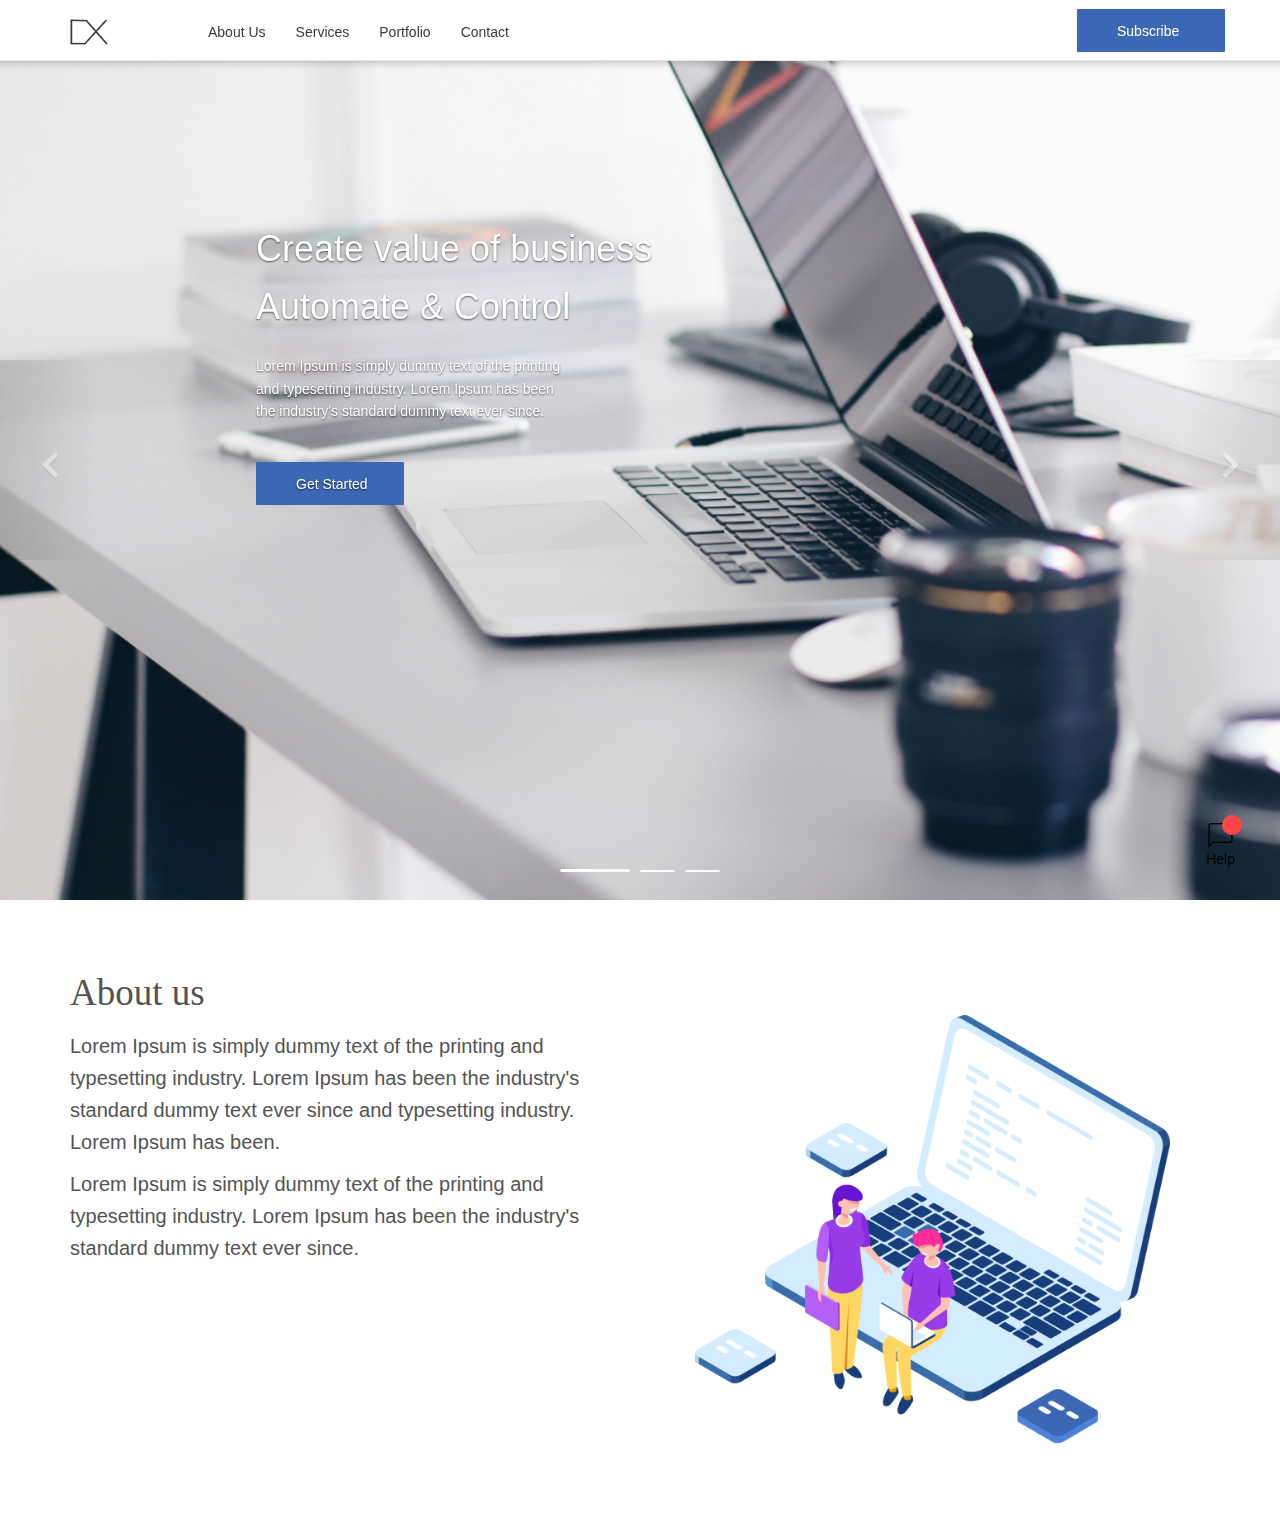
==== index.html @ dc06a175 "Add shadow to buttons subscribe and help div size change" ====
<!DOCTYPE html>
<html lang="en">
	<head>
		<meta charset="UTF-8">
		<title>Due-X</title>
		<meta name="viewport" content="width=device-width, initial-scale=1">
		<link rel="stylesheet" href="assets/css/bootstrap.min.css">		
		<link href="https://use.fontawesome.com/releases/v5.0.6/css/all.css" rel="stylesheet">
		<link rel="stylesheet" href="assets/css/style.css">
	</head>
	<body>
		<div class="header navbar-fixed-top ">
			<nav class="navbar navbar-default navbar-fixed-top">
				<div class="container">
					<!-- Brand and toggle get grouped for better mobile display -->
					<div class="navbar-header">
						<button type="button" class="navbar-toggle collapsed" data-toggle="collapse" data-target="#bs-example-navbar-collapse-1" aria-expanded="false">
						<span class="sr-only">Toggle navigation</span>
						<span class="icon-bar"></span>
						<span class="icon-bar"></span>
						<span class="icon-bar"></span>
						</button>
						<a class="navbar-brand" href="index.html"><img src="assets/images/Vector.jpg"></a>
					</div>
					<!-- Collect the nav links, forms, and other content for toggling -->
					<div class="collapse navbar-collapse" id="bs-example-navbar-collapse-1">
						<ul class="nav navbar-nav navbar-left custom-navigation">
							<li><a href="#about">About Us</a></li>
							<li><a href="#">Services</a></li>
							<li><a href="#">Portfolio</a></li>
							<li><a href="#">Contact</a></li>
						</ul>
						<ul class="nav navbar-nav navbar-right custom-navigation">
							<li><div class="btn-primary" role="button" data-toggle="modal" data-target="#myModal">Subscribe</div></li>
						</ul>
					</div>
					<!-- /.navbar-collapse -->
				</div>
				<!-- /.container -->
			</nav>
		</div>
		<!-- End header -->
	
		<div id="myModal" class="modal" role="dialog">
			<div class="modal-dialog">
			  <!-- Modal content-->
				<div class="modal-content">
					<div class="modal-body ">
						<h3 class="modal-title text-center">Subscribe</h3>
						<p class= "text-center">Subscribe to our newsletter and stay updated</p>
						<div class="text-center">
							<img class="img-fluid" alt="Responsive image"  src="assets/images/Group.png">
						</div>
						<br>
						<form >
							<div class="input-group success">
								<input type="text" class="form-control is-valid" placeholder="example@gmail.com">
								<div class="input-group-addon label-success">
									<span class="input-group-text">Thank you</span>
								</div>
							</div>
							<br>
							<div class="input-group fail">
								<input type="text" class="form-control is-invalid" placeholder="Failed, please try again.">
								<div class="input-group-addon label-primary">
									<span class="input-group-text ">Get Updates</span>
								</div>
							</div>
						</form>
					</div>
				</div>
			</div>
		</div>
		<!-- End Modal-->

		<div id="help">
			<a href="#" tabindex="0" class="exp">		
				<div class="help">
					<img class="img-fluid" alt="Responsive image"  src="assets/images/help.png">
					<p>Help</p>					
				</div>
				<div class="circle"></div>
			</a>	

			<div class="help_more" id="help_more">
				<h4>Help and Support</h4>
				<div class="left">
					<h5>Lorem Ipsum</h5>
					<p>Lorem Ipsum is simply dummy text of the printing and typesetting industry.</p>
					
					<h5>Lorem Ipsum</h5>
					<p>Lorem Ipsum is simply dummy text of the printing and typesetting industry.</p>
				</div>
				<button class="align-self-center">See more</button>
			</div>
			
	    </div>
		<!-- End Help button -->
	
		<div id="carousel-example-generic"  class="carousel slide carousel-section" data-ride="carousel">
		  <!-- Indicators -->
		  <ol class="carousel-indicators" >
		    <li data-target="#carousel-example-generic" data-slide-to="0" class="active"></li>
		    <li data-target="#carousel-example-generic" data-slide-to="1"></li>
		    <li data-target="#carousel-example-generic" data-slide-to="2"></li>
		  </ol>

		  <!-- Wrapper for slides -->
		  <div class="carousel-inner" role="listbox">
		    <div class="item active">
		    <!--  <img src="assets/images/page.png"   alt="Responsive image">-->
					<div class="carousel-caption">
						<h1>Create value of business<br>Automate & Control</h1>
						<p>
							Lorem Ipsum is simply dummy text of the printing<br>and typesetting industry. Lorem Ipsum has been<br>the industry's standard dummy text ever since.
						</p>
						<div class="btn-primary" role="button">Get Started</div>
					</div>
		    </div>
		    <div class="item">
		     <!-- <img src="assets/images/page.png"   alt="Responsive image">-->
					<div class="carousel-caption">
						<h1>Create value of business<br>Automate & Control</h1>
						<p>
							Lorem Ipsum is simply dummy text of the printing<br>and typesetting industry. Lorem Ipsum has been<br>the industry's standard dummy text ever since.
						</p>
						<div class="btn-primary" role="button">Get Started</div>
					</div>
		    </div>
		    <div class="item">
		   <!--   <img src="assets/images/page.png"  alt="Responsive image"> -->
		      <div class="carousel-caption">
		        <h1>Create value of business<br>Automate & Control</h1>
	  		    <p>
							 Lorem Ipsum is simply dummy text of the printing<br>and typesetting industry. Lorem Ipsum has been<br>the industry's standard dummy text ever since.
						</p>
					 <div class="btn-primary" role="button">Get Started</div>
		    	</div>
		  	</div>
				<!-- Control-->
				<a class="left carousel-control" href="#carousel-example-generic" role="button" data-slide="prev">
					<i class="fa fa-chevron-left"></i>
					<span class="sr-only">Previous</span>
				</a>
				<a class="right carousel-control" href="#carousel-example-generic" role="button" data-slide="next">
					<i class="fa fa-chevron-right"></i>
					<span class="sr-only">Next</span>
				</a>
			</div>
		</div>	
		<!-- End Carousel-->

		<section id="about">
			<div class="container">
				<div class="row">
					<div class="col-md-6">
						<div class="about-content">
							<h2>About us</h2>
							<article>
								<p>
									Lorem Ipsum is simply dummy text of the printing and typesetting industry. Lorem Ipsum has been the
									industry's standard dummy text ever since and typesetting industry. Lorem Ipsum has been.
								</p>
								<p>
									Lorem Ipsum is simply dummy text of the printing and typesetting industry. Lorem Ipsum has been the
									industry's standard dummy text ever since.
								</p>
								<article>
									</p>
						</div>
					</div>
					<div class="col-md-6">
						<div class="about-img"></div>
					</div>
				</div>
			</div>
		</section>
		<!-- End About-->

	<script src="./assets/js/jquery-3.3.1.min.js"></script>
	<script src="./assets/js/bootstrap.min.js"></script>
	<script src="./assets/js/index.js"></script>
</body>
</html>
---- assets/css/style.css ----
* {
	margin: 0;
	padding: 0;
}

body{
	scroll-behavior: smooth;
}

.navbar-fixed-top{
  background-color: white;
	-webkit-box-shadow: 8px -16px 13px 19px rgba(0,0,0,0.41);
	-moz-box-shadow: 8px -16px 13px 19px rgba(0,0,0,0.41);
	box-shadow: 8px -17px 11px 15px rgba(0,0,0,0.41);
	font-family: "SF Pro Text","Myriad Set Pro","SF Pro Icons","Helvetica Neue","Helvetica","Arial",sans-serif;
}

.transparent-navbar {
   	background: transparent;
	border: none;
}

.navbar-default .custom-navigation li a{
	font-size: 14px;
	line-height: normal;
    color: #3A3A3A;
}

.navbar-default .custom-navigation li a:hover{
	color: #7D7B7B;
}

.navbar-brand {
	margin-bottom: 0;
}

.navbar-brand img {
	margin-top:  -6px;
}

.navbar-default .navbar-collapse, .navbar-default .navbar-form {
	margin-top: 9px; 
}

.navbar-header {
	margin-top: 10px; 
}

.navbar-left {
	margin-left: 70px;
}

.btn-primary {
	width: 148px;
	height: 43px;
	padding-left: 40px;
	padding-top: 12px;
	font-size: 14px;
	font-family: "SF Pro Text","Myriad Set Pro","SF Pro Icons","Helvetica Neue","Helvetica","Arial",sans-serif;
	color: #FFFFFF;
	border-radius: 1px;
	border-color: #3B67B4;
	background-color: #3B67B4;

}


.btn-primary:hover {
	background-color: #3B67B4;
	box-shadow: 0px 4px 10px #3B67B4;
}

.item .btn-primary {
	margin-top: 40px;
}

.item{
	background-image: url("../images/page.png");
	height: 100%;   
	background-position: center;
	background-repeat: no-repeat;
	background-size: cover;
	position: absolute;
	right: 0;
	top: 0;
}

.item img{
	height:100%;
}

.carousel-caption {
	top: 20%; 
	text-align: left; 
}

.carousel-caption  {
	width: 400px;
  
}

h1  {
	/* font-size: 3vw; */
	line-height: 1.6;
	margin-bottom: 20px;
	font-family: "SF Pro Text","Myriad Set Pro","SF Pro Icons","Helvetica Neue","Helvetica","Arial",sans-serif;
}

p {
		/* font-size: 2vw; */
    line-height: 1.6;
    font-family: "SF Pro Text","Myriad Set Pro","SF Pro Icons","Helvetica Neue","Helvetica","Arial",sans-serif;
	}

.carousel-indicators {
  position: absolute;
  bottom: 10px;
  left: 50%;
  z-index: 15;
  width: 60%;
  padding-left: 0;
  margin-left: -30%;
  text-align: center;
  list-style: none;
}

.carousel-indicators li {
  display: inline-block;
  width: 35px;
  height: 2px;
  margin: 3px;
  text-indent: -999px;
  background-color: #fff;
  border: 1px solid #fff;
  -webkit-transition: width 1s, height 1s; 
  transition: width 1s, height 1s;
}

.carousel-indicators .active {
  display: inline-block;
  width: 70px;
  height: 3px;
  margin: 3px;
  text-indent: -999px;
  border: 1px solid #fff;
}

.carousel-control {
  top: 20%;
  width:100px;
  height: 200px;
  opacity: 0.2;
}

.carousel-inner  {
	background-size: 100%;
	height:100%;
}

.tag {
	background-color: #C3B4B1;
	display:inline-block;
	padding: 5px;
}

.modal-body{
	margin: 10px 50px;
}

.modal{
	padding-top: 10%;
}

.carousel-section{
	width:100%;
	height:100vh;
}

#help{
	position: fixed; 
	bottom: 0; 
	right: 0;
	z-index: 1;
	text-align: center

}

.help{
	display:block;
	position: absolute;
	right: 15px;
	bottom: 10px;
	margin-right: 30px;
	margin-bottom: 10px;
	overflow:auto;
}


.help_more{
	display:none;
	position: absolute;
	right: 0px;
	bottom: 0px;
	overflow:auto;
	background-color: #3B67B4;
	width:200px;
	height: 300px;
	word-wrap: break-word;
	text-align:center;
	font-size:15px;
	padding:8px;

}
.help_more p {
	font-size:15px;
}
.exp:focus + .help_more{
	display: block;
} 

.carousel-control {
  top: 40%;
  width:100px;
  height: 200px;
  opacity: 0.2;
}

.carousel-control:hover {
opacity: 0.5;
}

.carousel-control:focus {
	opacity: 0.5;
}

.fa {
	font-size: 30px;	
	margin-top: 90px;
}

.help_more .left {
	text-align: left;
}

.help p {
	color: #000;	

}


.help_more p{
	font-size: 15px;
}

.help_more h5{
	font-weight: bold;
	color: #fff;
}

.help_more p, h4  {
	color: #fff;
}

#about{
  padding: 45px 0;
	color: #535353;
}
#about h2{
  font-family: Poppins;
  font-style: normal;
  font-weight: normal;
  font-size: 37px;
  line-height: 55px;
}
#about article{
  font-family: Poppins;
  font-style: normal;
  font-weight: normal;
  font-size: 20px;
  line-height: 30px;
}
/* height: (from js) */
.about-img{
  background-image: url("../images/about.png");
  background-repeat: no-repeat;
  background-size: contain;
	background-position: center;
	margin-top: 70px;
}




.circle {
	display: block;
	position: relative;
	width: 20px;
	height: 20px;
	border-radius: 50%;
	background-color: #FB4646;
    margin-right: 38px;
    margin-bottom: 65px;
 

}


.help img {
	cursor: pointer;
}

.success .label-success{
	box-shadow: 0px 2px 6px #5cb85c;
}

.fail .label-primary{
	box-shadow: 0px 2px 6px #5cb85c;
}
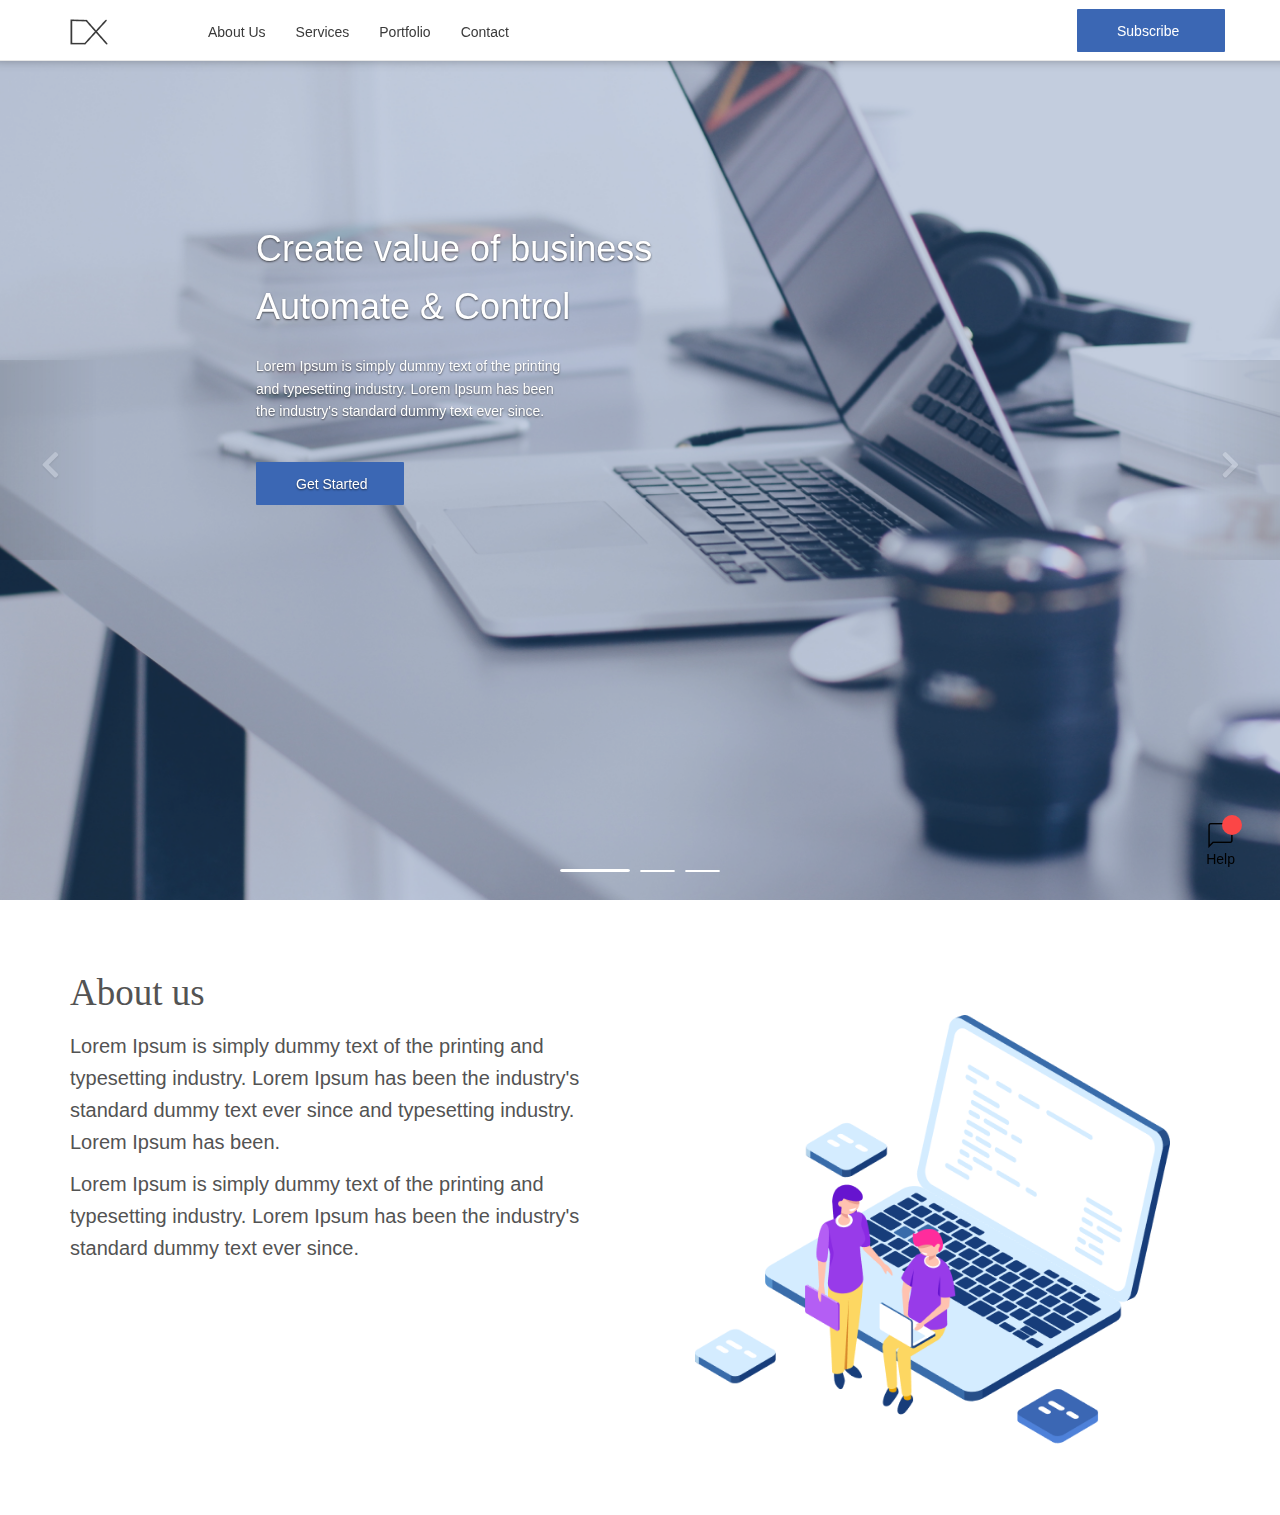
==== commit d7257ef4: "background-color" ====
--- a/index.html
+++ b/index.html
@@ -79,25 +79,19 @@
 					<img class="img-fluid" alt="Responsive image"  src="assets/images/help.png">
 					<p>Help</p>					
 				</div>
-				<div class="circle"></div>
 			</a>	
-
 			<div class="help_more" id="help_more">
 				<h4>Help and Support</h4>
 				<div class="left">
-					<h5>Lorem Ipsum</h5>
-					<p>Lorem Ipsum is simply dummy text of the printing and typesetting industry.</p>
-					
-					<h5>Lorem Ipsum</h5>
 					<p>Lorem Ipsum is simply dummy text of the printing and typesetting industry.</p>
 				</div>
 				<button class="align-self-center">See more</button>
 			</div>
-			
-	    </div>
+			<div class="cyrcle"></div>
+			</div>
 		<!-- End Help button -->
-	
-		<div id="carousel-example-generic"  class="carousel slide carousel-section" data-ride="carousel">
+
+		<div  id="carousel-example-generic"  class="carousel slide carousel-section" data-ride="carousel">
 		  <!-- Indicators -->
 		  <ol class="carousel-indicators" >
 		    <li data-target="#carousel-example-generic" data-slide-to="0" class="active"></li>
@@ -148,6 +142,7 @@
 				</a>
 			</div>
 		</div>	
+
 		<!-- End Carousel-->
 
 		<section id="about">
--- a/assets/css/style.css
+++ b/assets/css/style.css
@@ -83,7 +83,22 @@
 	position: absolute;
 	right: 0;
 	top: 0;
-}
+
+}
+
+
+.item::after {
+background-color:  rgba(57, 92, 154, 0.7);
+content: "";
+position: absolute;
+top: 0px;
+left: 0px;
+width: 100%;
+height: 100%;
+opacity: 0.4;
+}
+
+
 
 .item img{
 	height:100%;
@@ -203,8 +218,7 @@
 	bottom: 0px;
 	overflow:auto;
 	background-color: #3B67B4;
-	width:200px;
-	height: 300px;
+	width:125px;
 	word-wrap: break-word;
 	text-align:center;
 	font-size:15px;
@@ -243,18 +257,7 @@
 }
 
 .help p {
-	color: #000;	
-
-}
-
-
-.help_more p{
-	font-size: 15px;
-}
-
-.help_more h5{
-	font-weight: bold;
-	color: #fff;
+	color: #000;
 }
 
 .help_more p, h4  {
@@ -291,8 +294,7 @@
 
 
 
-.circle {
-	display: block;
+.cyrcle {
 	position: relative;
 	width: 20px;
 	height: 20px;
@@ -305,14 +307,4 @@
 }
 
 
-.help img {
-	cursor: pointer;
-}
-
-.success .label-success{
-	box-shadow: 0px 2px 6px #5cb85c;
-}
-
-.fail .label-primary{
-	box-shadow: 0px 2px 6px #5cb85c;
-}
+
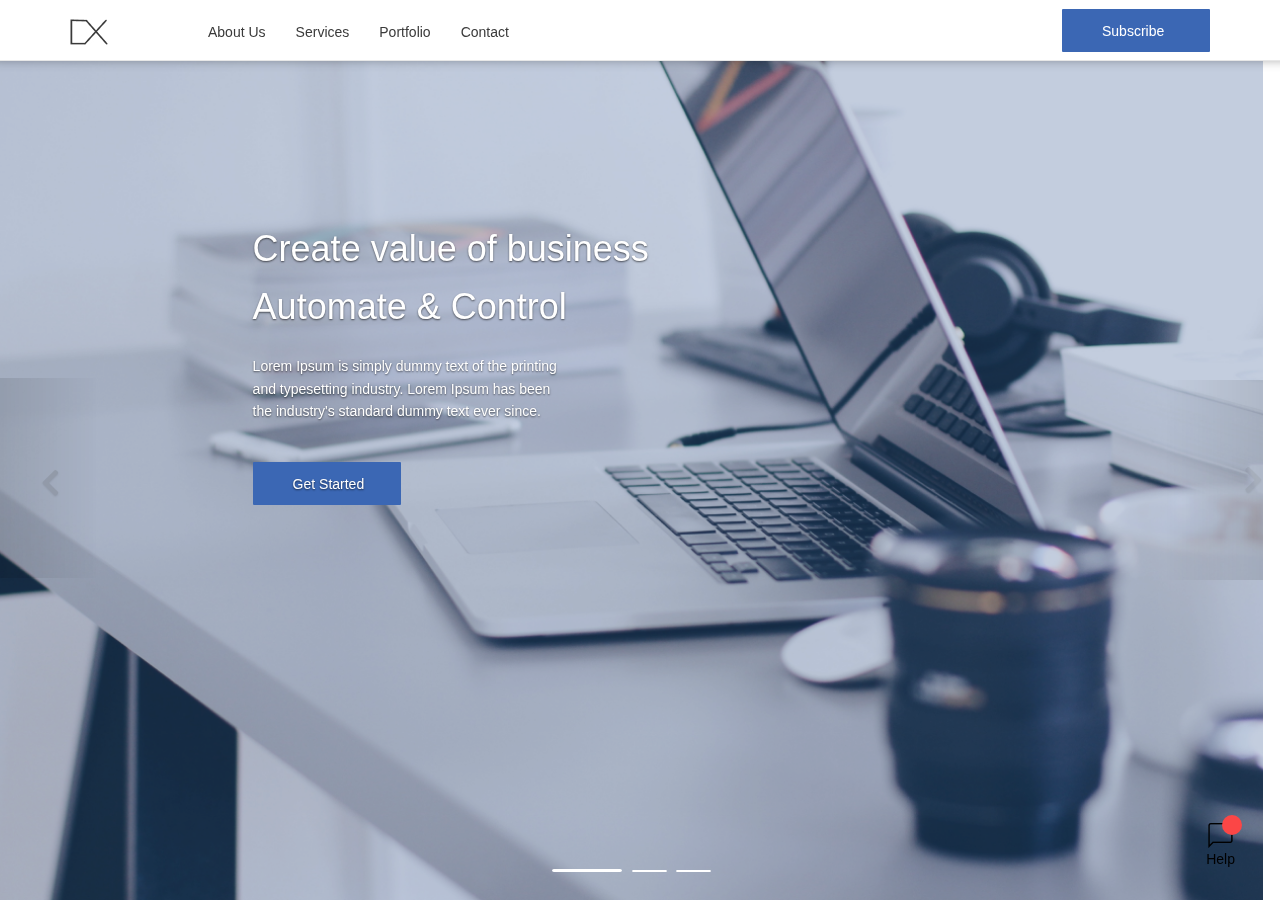
==== commit 424ad83a: "serice new page pre work" ====
--- a/index.html
+++ b/index.html
@@ -8,40 +8,8 @@
 		<link href="https://use.fontawesome.com/releases/v5.0.6/css/all.css" rel="stylesheet">
 		<link rel="stylesheet" href="assets/css/style.css">
 	</head>
-	<body>
-		<div class="header navbar-fixed-top ">
-			<nav class="navbar navbar-default navbar-fixed-top">
-				<div class="container">
-					<!-- Brand and toggle get grouped for better mobile display -->
-					<div class="navbar-header">
-						<button type="button" class="navbar-toggle collapsed" data-toggle="collapse" data-target="#bs-example-navbar-collapse-1" aria-expanded="false">
-						<span class="sr-only">Toggle navigation</span>
-						<span class="icon-bar"></span>
-						<span class="icon-bar"></span>
-						<span class="icon-bar"></span>
-						</button>
-						<a class="navbar-brand" href="index.html"><img src="assets/images/Vector.jpg"></a>
-					</div>
-					<!-- Collect the nav links, forms, and other content for toggling -->
-					<div class="collapse navbar-collapse" id="bs-example-navbar-collapse-1">
-						<ul class="nav navbar-nav navbar-left custom-navigation">
-							<li><a href="#about">About Us</a></li>
-							<li><a href="#">Services</a></li>
-							<li><a href="#">Portfolio</a></li>
-							<li><a href="#">Contact</a></li>
-						</ul>
-						<ul class="nav navbar-nav navbar-right custom-navigation">
-							<li><div class="btn-primary" role="button" data-toggle="modal" data-target="#myModal">Subscribe</div></li>
-						</ul>
-					</div>
-					<!-- /.navbar-collapse -->
-				</div>
-				<!-- /.container -->
-			</nav>
-		</div>
-		<!-- End header -->
-	
-		<div id="myModal" class="modal" role="dialog">
+	<body>	
+		<div id="subscribe-modal" class="modal fade" role="dialog">
 			<div class="modal-dialog">
 			  <!-- Modal content-->
 				<div class="modal-content">
@@ -52,7 +20,7 @@
 							<img class="img-fluid" alt="Responsive image"  src="assets/images/Group.png">
 						</div>
 						<br>
-						<form >
+						<form class="subscribe_form">
 							<div class="input-group success">
 								<input type="text" class="form-control is-valid" placeholder="example@gmail.com">
 								<div class="input-group-addon label-success">
@@ -71,7 +39,25 @@
 				</div>
 			</div>
 		</div>
-		<!-- End Modal-->
+		<!-- End subscribe modal-->
+
+		<div id="portfolio-modal" class="modal fade" tabindex="-1" role="dialog">
+			<div class="modal-dialog" role="document">
+				<div class="modal-content">
+					<div class="modal-header">
+						<button type="button" class="close" data-dismiss="modal" aria-label="Close">
+							<span aria-hidden="true">&times;</span>
+						</button>
+						<h4 class="modal-title" id="myModalLabel"></h4>
+					</div>
+					<div class="modal-body">
+						<p>դիզայն չկա</p>
+						<img src="">
+					</div>
+				</div>
+			</div>
+		</div>
+		<!-- End portfolio modal-->
 
 		<div id="help">
 			<a href="#" tabindex="0" class="exp">		
@@ -79,99 +65,443 @@
 					<img class="img-fluid" alt="Responsive image"  src="assets/images/help.png">
 					<p>Help</p>					
 				</div>
+				<div class="circle"></div>
 			</a>	
+
 			<div class="help_more" id="help_more">
 				<h4>Help and Support</h4>
 				<div class="left">
+					<h5>Lorem Ipsum</h5>
+					<p>Lorem Ipsum is simply dummy text of the printing and typesetting industry.</p>
+					<h5>Lorem Ipsum</h5>
 					<p>Lorem Ipsum is simply dummy text of the printing and typesetting industry.</p>
 				</div>
 				<button class="align-self-center">See more</button>
 			</div>
-			<div class="cyrcle"></div>
+			
+	  </div>
+		<!-- End Help button -->
+
+		<div id="parallax-wrapper">
+			<div class="header navbar-fixed-top ">
+				<nav class="navbar navbar-default navbar-fixed-top">
+					<div class="container">
+						<!-- Brand and toggle get grouped for better mobile display -->
+						<div class="navbar-header">
+							<button type="button" class="navbar-toggle collapsed" data-toggle="collapse" data-target="#bs-example-navbar-collapse-1" aria-expanded="false">
+							<span class="sr-only">Toggle navigation</span>
+							<span class="icon-bar"></span>
+							<span class="icon-bar"></span>
+							<span class="icon-bar"></span>
+							</button>
+							<a href="./index.html" class="navbar-brand"><img src="assets/images/Vector.jpg"></a>
+						</div>
+						<!-- Collect the nav links, forms, and other content for toggling -->
+						<div class="collapse navbar-collapse" id="bs-example-navbar-collapse-1">
+							<ul class="nav navbar-nav navbar-left custom-navigation">
+								<li><a href="#about">About Us</a></li>
+								<li><a href="#services">Services</a></li>
+								<li><a href="#portfolio">Portfolio</a></li>
+								<li><a href="#contact">Contact</a></li>
+							</ul>
+							<ul class="nav navbar-nav navbar-right custom-navigation">
+								<li><div class="btn-primary" role="button" data-toggle="modal" data-target="#subscribe-modal">Subscribe</div></li>
+							</ul>
+						</div>
+						<!-- /.navbar-collapse -->
+					</div>
+					<!-- /.container -->
+				</nav>
 			</div>
-		<!-- End Help button -->
-
-		<div  id="carousel-example-generic"  class="carousel slide carousel-section" data-ride="carousel">
-		  <!-- Indicators -->
-		  <ol class="carousel-indicators" >
-		    <li data-target="#carousel-example-generic" data-slide-to="0" class="active"></li>
-		    <li data-target="#carousel-example-generic" data-slide-to="1"></li>
-		    <li data-target="#carousel-example-generic" data-slide-to="2"></li>
-		  </ol>
-
-		  <!-- Wrapper for slides -->
-		  <div class="carousel-inner" role="listbox">
-		    <div class="item active">
-		    <!--  <img src="assets/images/page.png"   alt="Responsive image">-->
-					<div class="carousel-caption">
-						<h1>Create value of business<br>Automate & Control</h1>
-						<p>
-							Lorem Ipsum is simply dummy text of the printing<br>and typesetting industry. Lorem Ipsum has been<br>the industry's standard dummy text ever since.
+			<!-- End header -->
+
+			<div class="parallax-bg">
+				<div  id="carousel-example-generic" class="carousel slide carousel-section" data-ride="carousel"  data-interval="5000">
+					<!-- Indicators -->
+					<ol class="carousel-indicators" >
+						<li data-target="#carousel-example-generic" data-slide-to="0" class="active"></li>
+						<li data-target="#carousel-example-generic" data-slide-to="1"></li>
+						<li data-target="#carousel-example-generic" data-slide-to="2"></li>
+					</ol>
+
+					<!-- Wrapper for slides -->
+					<div class="carousel-inner" role="listbox">
+						<div class="item active">
+						<!--  <img src="assets/images/page.png"   alt="Responsive image">-->
+							<div class="carousel-caption">
+								<h1>Create value of business<br>Automate & Control</h1>
+								<p>
+									Lorem Ipsum is simply dummy text of the printing<br>and typesetting industry. Lorem Ipsum has been<br>the industry's standard dummy text ever since.
+								</p>
+								<div class="btn-primary" role="button">Get Started</div>
+							</div>
+						</div>
+						<div class="item">
+						<!-- <img src="assets/images/page.png"   alt="Responsive image">-->
+							<div class="carousel-caption">
+								<h1>Create value of business<br>Automate & Control</h1>
+								<p>
+									Lorem Ipsum is simply dummy text of the printing<br>and typesetting industry. Lorem Ipsum has been<br>the industry's standard dummy text ever since.
+								</p>
+								<div class="btn-primary" role="button">Get Started</div>
+							</div>
+						</div>
+						<div class="item">
+					<!--   <img src="assets/images/page.png"  alt="Responsive image"> -->
+							<div class="carousel-caption">
+								<h1>Create value of business<br>Automate & Control</h1>
+								<p>
+									Lorem Ipsum is simply dummy text of the printing<br>and typesetting industry. Lorem Ipsum has been<br>the industry's standard dummy text ever since.
+								</p>
+							<div class="btn-primary" role="button">Get Started</div>
+							</div>
+						</div>
+						<!-- Control-->
+						<a class="left carousel-control" href="#carousel-example-generic" role="button" data-slide="prev">
+							<i class="fa fa-chevron-left"></i>
+							<span class="sr-only">Previous</span>
+						</a>
+						<a class="right carousel-control" href="#carousel-example-generic" role="button" data-slide="next">
+							<i class="fa fa-chevron-right"></i>
+							<span class="sr-only">Next</span>
+						</a>
+					</div>
+				</div>	
+				<!-- End Carousel-->
+			</div>	
+			<!-- End parallax-bg-->
+
+			<div class="parallax-desc">
+				<section id="about">
+					<div class="container">
+						<div class="row">
+							<div class="col-sm-6">
+								<div class="about-content">
+									<h2>About us</h2>
+									<article>
+										<p>
+											Lorem Ipsum is simply dummy text of the printing and typesetting industry. Lorem Ipsum has been the
+											industry's standard dummy text ever since and typesetting industry. Lorem Ipsum has been.
+										</p>
+										<p>
+											Lorem Ipsum is simply dummy text of the printing and typesetting industry. Lorem Ipsum has been the
+											industry's standard dummy text ever since.
+										</p>
+										<article>
+											</p>
+								</div>
+							</div>
+							<div class="col-sm-6">
+								<div class="about-img">
+									<img src="./assets/images/cube-1-shadow.png" class="cube-1-shadow">
+									<img src="./assets/images/cube-1.png" class="cube-1">
+									<img src="./assets/images/note.png" class="note">							
+									<img src="./assets/images/cube-2-shadow.png" class="cube-2-shadow">
+									<img src="./assets/images/cube-2.png" class="cube-2">
+									<img src="./assets/images/cube-3-shadow.png" class="cube-3-shadow">
+									<img src="./assets/images/cube-3.png" class="cube-3">
+								</div>
+							</div>
+						</div>
+					</div>
+				</section>
+				<!-- End About-->
+			</div>
+			<!-- End parallax-desc-->
+
+			<div class="parallax-bg">
+				<div class="container">
+					<section id="services">
+						<h2>services</h2>
+						<p class="services-content">
+							Lorem ipsum dolor sit amet consectetur adipisicing elit. Vero aliquid iure a reiciendis assumenda? Laborum dolorem sint placeat commodi quaerat!
 						</p>
-						<div class="btn-primary" role="button">Get Started</div>
-					</div>
-		    </div>
-		    <div class="item">
-		     <!-- <img src="assets/images/page.png"   alt="Responsive image">-->
-					<div class="carousel-caption">
-						<h1>Create value of business<br>Automate & Control</h1>
-						<p>
-							Lorem Ipsum is simply dummy text of the printing<br>and typesetting industry. Lorem Ipsum has been<br>the industry's standard dummy text ever since.
+						<div id="services-container">
+							<div class="services-item">
+								<div class="card">
+									<div class="card-side">
+										<img src="./assets/images/services/branding.png">
+										<span>Branding</span>
+									</div>
+									<div class="card-back">
+										<form class="card-back-form">
+											<input type="checkbox" id="1">
+											<label for="1">aa</label><br>
+											<input type="checkbox" id="2">
+											<label for="2">bb</label><br>
+											<input type="checkbox" id="3">
+											<label for="3">cc</label><br>
+											<input type="checkbox" id="4">
+											<label for="4">dd</label><br>
+											<input type="checkbox" id="5">
+											<label for="5">ee</label>
+										</form>
+									</div>
+								</div>
+							</div>
+							<div class="services-item">
+								<div class="card">
+									<div class="card-side">
+										<img src="./assets/images/services/graphic_design.png">
+										<span>Graphic Design</span>
+									</div>
+									<div class="card-back">
+										<form class="card-back-form">
+											<input type="checkbox" id="11">
+											<label for="11">aaa</label><br>
+											<input type="checkbox" id="22">
+											<label for="22">bbb</label><br>
+											<input type="checkbox" id="33">
+											<label for="33">ccc</label><br>
+											<input type="checkbox" id="44">
+											<label for="44">ddd</label><br>
+											<input type="checkbox" id="55">
+											<label for="55">eee</label>
+										</form>
+									</div>
+								</div>
+							</div>
+							<div class="services-item">
+								<div class="card">
+									<div class="card-side">
+										<img src="./assets/images/services/uiux_design.png">
+										<span>UI/UX Design</span>
+									</div>
+									<div class="card-back">
+										<form class="card-back-form">
+											<input type="checkbox" id="111">
+											<label for="111">Web</label><br>
+											<input type="checkbox" id="222">
+											<label for="222">Android</label><br>
+											<input type="checkbox" id="333">
+											<label for="333">IOS App</label><br>
+											<input type="checkbox" id="444">
+											<label for="444">UI Design</label><br>
+											<input type="checkbox" id="555">
+											<label for="555">UX Design</label>
+										</form>
+									</div>
+								</div>
+							</div>
+							<div class="services-item">
+								<div class="card">
+									<div class="card-side">
+										<img src="./assets/images/services/motion_design.png">
+										<span>Motion Design</span>
+									</div>
+									<div class="card-back">
+										<form class="card-back-form">
+											<input type="checkbox" id="1111">
+											<label for="1111">Web</label><br>
+											<input type="checkbox" id="2221">
+											<label for="2221">Android</label><br>
+											<input type="checkbox" id="3331">
+											<label for="3331">IOS App</label><br>
+											<input type="checkbox" id="4441">
+											<label for="4441">UI Design</label><br>
+											<input type="checkbox" id="5551">
+											<label for="5551">UX Design</label>
+										</form>
+									</div>
+								</div>
+							</div>
+							<div class="services-item">
+								<div class="card">
+									<div class="card-side">
+										<img src="./assets/images/services/3d_modeling.png">
+										<span>3D Modeling</span>
+									</div>
+									<div class="card-back"></div>
+								</div>
+							</div>
+							<div class="services-item">
+								<div class="card">
+									<div class="card-side">
+										<img src="./assets/images/services/web_dev.png">
+										<span>Web Development</span>
+									</div>
+									<div class="card-back"></div>
+								</div>
+							</div>
+							<div class="services-item">
+								<div class="card">
+									<div class="card-side">
+										<img src="./assets/images/services/mobile_dev.png">
+										<span>Mobile Development</span>
+									</div>
+									<div class="card-back"></div>
+								</div>
+							</div>
+							<div class="services-item">
+								<div class="card">
+									<div class="card-side">
+										<img src="./assets/images/services/software_dev.png">
+										<span>Software Development</span>
+									</div>
+									<div class="card-back"></div>
+								</div>
+							</div>
+							<div class="services-item">
+								<div class="card">
+									<div class="card-side">
+										<img src="./assets/images/services/content_writing.png">
+										<span>Content witing</span>
+									</div>
+									<div class="card-back"></div>
+								</div>
+							</div>
+							<div class="services-item">
+								<div class="card">
+									<div class="card-side">
+										<img src="./assets/images/services/seo.png">
+										<span>SEO</span>
+									</div>
+									<div class="card-back"></div>
+								</div>
+							</div>
+						</div>
+						<!-- <div id="range-container" style="background: lime; height:100px; margin-bottom: 300px">
+							<form>
+								<input type="range">
+								<input type="range">
+								<input type="submit">
+							</form>
+						</div> -->
+					</section>
+				</div>
+				<!-- End Services-->
+			</div>	
+			<!-- End parallax-bg-->
+
+			<div class="parallax-desc">
+				<div class="container">
+					<section id="portfolio">
+						<h2>portfolio</h2>
+						<p class="portfolio-content">
+							Lorem ipsum dolor sit amet consectetur adipisicing elit. Vero aliquid iure a reiciendis assumenda? Laborum dolorem sint placeat commodi quaerat!
 						</p>
-						<div class="btn-primary" role="button">Get Started</div>
-					</div>
-		    </div>
-		    <div class="item">
-		   <!--   <img src="assets/images/page.png"  alt="Responsive image"> -->
-		      <div class="carousel-caption">
-		        <h1>Create value of business<br>Automate & Control</h1>
-	  		    <p>
-							 Lorem Ipsum is simply dummy text of the printing<br>and typesetting industry. Lorem Ipsum has been<br>the industry's standard dummy text ever since.
-						</p>
-					 <div class="btn-primary" role="button">Get Started</div>
-		    	</div>
-		  	</div>
-				<!-- Control-->
-				<a class="left carousel-control" href="#carousel-example-generic" role="button" data-slide="prev">
-					<i class="fa fa-chevron-left"></i>
-					<span class="sr-only">Previous</span>
-				</a>
-				<a class="right carousel-control" href="#carousel-example-generic" role="button" data-slide="next">
-					<i class="fa fa-chevron-right"></i>
-					<span class="sr-only">Next</span>
-				</a>
+						<div id="portfolio-tabs">
+							<div class="portfolio-items">
+								<ul class="short-items">
+									<li><a rel="#tab-1">Branding</a></li>
+									<li><a rel="#tab-2">UI/UX Design</a></li>
+									<li><a rel="#tab-3">Graphic Design</a></li>
+									<li><a rel="#tab-4">Motion Design</a></li>
+									<li><a rel="#tab-5">3D Design</a></li>
+								</ul>
+								<ul class="long-items">
+									<li><a rel="#tab-6">Web Development</a></li>
+									<li><a rel="#tab-7">Mobile development</a></li>
+								</ul>
+							</div>
+							<div class="portfolio-tab-container">
+								<!-- here tab content from js -->
+							</div>
+						</div>
+					</section>
+				</div>
+				<!-- End Portfolio-->
 			</div>
-		</div>	
-
-		<!-- End Carousel-->
-
-		<section id="about">
-			<div class="container">
-				<div class="row">
-					<div class="col-md-6">
-						<div class="about-content">
-							<h2>About us</h2>
-							<article>
-								<p>
-									Lorem Ipsum is simply dummy text of the printing and typesetting industry. Lorem Ipsum has been the
-									industry's standard dummy text ever since and typesetting industry. Lorem Ipsum has been.
-								</p>
-								<p>
-									Lorem Ipsum is simply dummy text of the printing and typesetting industry. Lorem Ipsum has been the
-									industry's standard dummy text ever since.
-								</p>
-								<article>
-									</p>
-						</div>
-					</div>
-					<div class="col-md-6">
-						<div class="about-img"></div>
-					</div>
-				</div>
-			</div>
-		</section>
-		<!-- End About-->
-
+			<!-- End parallax-desc-->
+
+			<div class="parallax-bg">
+				<section id="contact">
+					<section class="contact_info">
+						<div class="container">
+							<div class="col-md-7 col-sm-7 col-xs-12">
+								<h1>Contact Us</h1>
+								<p>Lorem ipsum dolor sit amet, consectetur adipisicing elit. Sit nobis quo, tempora repellat? Voluptates iure architecto assumenda, optio magnam debitis eos libero, sequi quo! Repellat, nihil expedita quae rem iste.</p>
+								<h3>Need Help?</h3>
+								<p>info@due-x.com</p>
+								<h3>Call us</h3>
+								<p>+374 12 345 678</p>
+								<h3>Visit us</h3>
+								<p>Armenia, Yerevan, Sasuntsi Davit 2rd square</p>
+								<p>Armenia, Gyumri, Street name</p>
+							</div>
+							<div class="col-md-5 col-sm-5 col-xs-12 right_section">
+								<form>
+									<div class="form-group">
+										<input type="text" class="form-control" id="formGroupExampleInput" placeholder="Name">
+									</div>
+									<div class="form-group">
+										<input type="text" class="form-control" id="formGroupExampleInput2" placeholder="E-mail">
+									</div>
+									<div class="form-group">
+										<textarea class="form-control textarea" id="exampleFormControlTextarea1" rows="3" placeholder="Message..."></textarea>
+									</div>
+									<button type="button" class="btn btn-default">Submit</button>
+								</form>
+							</div>
+						</div>
+					</section>
+					<section>
+						<div class="first-footer">
+							<div class="container">
+								<div class="col-md-3">
+									<h3>Due-X</h3>
+									<p>Lorem ipsum dolor sit amet, consectetur adipiscing elit. Nam viverra euismod odio, gravida pellentesque urna varius vitae. Sed dui lorem, adipiscing in adipiscing et, interdum nec .</p>
+								</div>
+								<div class="col-md-2 top">
+									<h4>Navigation</h4>
+									<ul>
+										<li><a href="#"> About Us</a></li>
+										<li><a href="#"> News</a></li>
+										<li><a href="#"> Support</a></li>
+										<li><a href="#"> Products</a></li>
+									</ul>
+								</div>
+								<div class="col-md-2 top">
+									<h4>About Us</h4>
+									<ul>
+										<li><a href="#"> Who we are</a></li>
+										<li><a href="#"> Our team</a></li>
+										<li><a href="#"> Careers</a></li>
+										<li><a href="#"> Investors</a></li>
+									</ul>
+								</div>
+								<div class="col-md-2 top">
+									<h4>Support</h4>
+									<ul>
+										<li><a href="#"> Documentation</a></li>
+										<li><a href="#"> Community</a></li>
+										<li><a href="#"> Get in Touch</a></li>
+									</ul>
+								</div>
+								<div class="col-md-3 top">
+									<h4>Subscribe to our newsletter</h4>
+									<ul>
+										<li><a href="#"> Receive our latest news and promotions in your inbox!</a></li>
+									</ul>
+										<div id="input_container">
+											<input class="form-control subscr_form my-0 py-1" type="text" id="input" placeholder="Your email address">
+											<a href="#" class="arrow-right"><img src="assets/images/arrow_forward.png" id="input_img"></a>
+										</div>
+									</div>
+								</div>
+							</div>
+							<div class="footer">
+								<div class="container">
+									<div class="row">
+										<div class="col-md-6 left">Copyright © 2019. All rights reserved.</div>
+										<div class="col-md-6 right">
+											<p>
+												<a href="#"><i class="fab fa-twitter"></i></a>
+												<a href="#"><i class="fab fa-facebook-square"></i> </a>
+												<a href="#"><i class="fab fa-instagram"></i></a>
+											</p>
+										</div>
+									</div>
+								</div>
+							</div>
+					</section>
+				</section>
+					<!-- End contact-->
+			</div>	
+			<!-- End parallax-bg-->
+
+		</div>
+		<!-- End parallax-wrapper-->
 	<script src="./assets/js/jquery-3.3.1.min.js"></script>
 	<script src="./assets/js/bootstrap.min.js"></script>
 	<script src="./assets/js/index.js"></script>
--- a/assets/css/style.css
+++ b/assets/css/style.css
@@ -1,10 +1,31 @@
+@font-face {
+  font-family: "Fira Sans", sans-serif;
+	src: local("FiraSans"), url("../fonts/FiraSans-Regular.ttf") format('woff2');
+}
+@font-face {
+  font-family: "Montserrat", sans-serif;
+	src: local("FiraSans"), url("../fonts/Montserrat-Regular.ttf") format('woff2');
+}
+@font-face {
+  font-family: "Poppins", sans-serif;
+	src: local("FiraSans"), url("../fonts/Poppins-Regular.ttf") format('woff2');
+}
+@font-face {
+  font-family: "Quicksand", sans-serif;
+	src: local("FiraSans"), url("../fonts/Quicksand-Regular.ttf") format('woff2');
+}
+@font-face {
+  font-family: "Roboto", sans-serif;
+	src: local("FiraSans"), url("../fonts/Roboto-Regular.ttf") format('woff2');
+}
+@font-face {
+  font-family: "Rubik", sans-serif;
+	src: local("FiraSans"), url("../fonts/Rubik-Regular.ttf") format('woff2');
+}
+
 * {
 	margin: 0;
 	padding: 0;
-}
-
-body{
-	scroll-behavior: smooth;
 }
 
 .navbar-fixed-top{
@@ -16,14 +37,14 @@
 }
 
 .transparent-navbar {
-   	background: transparent;
+	background: transparent;
 	border: none;
 }
 
 .navbar-default .custom-navigation li a{
 	font-size: 14px;
 	line-height: normal;
-    color: #3A3A3A;
+  color: #3A3A3A;
 }
 
 .navbar-default .custom-navigation li a:hover{
@@ -56,14 +77,13 @@
 	padding-left: 40px;
 	padding-top: 12px;
 	font-size: 14px;
+	margin-right: 15px;
 	font-family: "SF Pro Text","Myriad Set Pro","SF Pro Icons","Helvetica Neue","Helvetica","Arial",sans-serif;
 	color: #FFFFFF;
 	border-radius: 1px;
 	border-color: #3B67B4;
 	background-color: #3B67B4;
-
-}
-
+}
 
 .btn-primary:hover {
 	background-color: #3B67B4;
@@ -83,22 +103,19 @@
 	position: absolute;
 	right: 0;
 	top: 0;
-
 }
 
 
 .item::after {
-background-color:  rgba(57, 92, 154, 0.7);
-content: "";
-position: absolute;
-top: 0px;
-left: 0px;
-width: 100%;
-height: 100%;
-opacity: 0.4;
-}
-
-
+	background-color:  rgba(57, 92, 154, 0.7);
+	content: "";
+	position: absolute;
+	top: 0px;
+	left: 0px;
+	width: 100%;
+	height: 100%;
+	opacity: 0.4;
+}
 
 .item img{
 	height:100%;
@@ -109,24 +126,47 @@
 	text-align: left; 
 }
 
-.carousel-caption  {
-	width: 400px;
-  
-}
+/* scrolling effect */
+#parallax-wrapper {
+  perspective: 1px;
+  transform-style: preserve-3d;
+  height: 100vh;
+  overflow-x: hidden;
+	overflow-y: scroll;
+	scroll-behavior: smooth;
+}
+
+.parallax-bg {
+  position: relative;
+  z-index: -1;
+  min-height: 100vh;
+	width: 100vw;
+	padding-right: 17px;
+	transform: translateZ(-1px) scale(2);
+}
+
+.parallax-desc {
+  z-index: 1;
+  position: relative;
+  background-color: #fff;
+  min-height: 100vh;
+  margin: 0;
+}
+/* End scrolling effect */
+
 
 h1  {
-	/* font-size: 3vw; */
 	line-height: 1.6;
 	margin-bottom: 20px;
 	font-family: "SF Pro Text","Myriad Set Pro","SF Pro Icons","Helvetica Neue","Helvetica","Arial",sans-serif;
 }
 
 p {
-		/* font-size: 2vw; */
     line-height: 1.6;
     font-family: "SF Pro Text","Myriad Set Pro","SF Pro Icons","Helvetica Neue","Helvetica","Arial",sans-serif;
 	}
 
+/* home page carousel */
 .carousel-indicators {
   position: absolute;
   bottom: 10px;
@@ -172,32 +212,65 @@
 	height:100%;
 }
 
-.tag {
-	background-color: #C3B4B1;
-	display:inline-block;
-	padding: 5px;
-}
-
-.modal-body{
-	margin: 10px 50px;
-}
-
-.modal{
-	padding-top: 10%;
-}
-
 .carousel-section{
 	width:100%;
 	height:100vh;
 }
 
+.carousel-control {
+  top: 40%;
+  width:100px;
+  height: 200px;
+  opacity: 0.2;
+}
+
+.carousel-control:hover {
+	opacity: 0.5;
+}
+
+.carousel-control:focus {
+	opacity: 0.5;
+}
+
+.carousel-control .fa {
+	font-size: 30px;	
+	margin-top: 90px;
+}
+/* End home page carousel */
+
+/* subscribe modal window */
+#subscribe-modal .modal-body{
+	margin: 10px 50px;
+}
+
+#subscribe-modal .modal{
+	padding-top: 10%;
+}
+
+.success .label-success{
+	box-shadow: 0px 2px 6px #5cb85c;
+}
+
+.fail .label-primary{
+	box-shadow: 0px 2px 6px #337ab7;
+}
+
+.success input, .fail input{
+	background-color: #F2F2F2;
+	border-style:solid;
+}
+#subscribe-modal .modal input:focus{
+	outline: none;
+}
+/* End subscribe modal window */
+
+/* help button and window */
 #help{
 	position: fixed; 
 	bottom: 0; 
 	right: 0;
 	z-index: 1;
 	text-align: center
-
 }
 
 .help{
@@ -210,20 +283,34 @@
 	overflow:auto;
 }
 
+#help .circle {
+	display: block;
+	position: relative;
+	width: 20px;
+	height: 20px;
+	border-radius: 50%;
+	background-color: #FB4646;
+	margin-right: 38px;
+	margin-bottom: 65px;
+}
+
+.help img {
+	cursor: pointer;
+}
 
 .help_more{
 	display:none;
 	position: absolute;
-	right: 0px;
+	right: 17px;
 	bottom: 0px;
 	overflow:auto;
 	background-color: #3B67B4;
-	width:125px;
+	width:200px;
+	height: 300px;
 	word-wrap: break-word;
 	text-align:center;
 	font-size:15px;
 	padding:8px;
-
 }
 .help_more p {
 	font-size:15px;
@@ -232,40 +319,32 @@
 	display: block;
 } 
 
-.carousel-control {
-  top: 40%;
-  width:100px;
-  height: 200px;
-  opacity: 0.2;
-}
-
-.carousel-control:hover {
-opacity: 0.5;
-}
-
-.carousel-control:focus {
-	opacity: 0.5;
-}
-
-.fa {
-	font-size: 30px;	
-	margin-top: 90px;
-}
-
 .help_more .left {
 	text-align: left;
 }
 
 .help p {
-	color: #000;
-}
-
-.help_more p, h4  {
+	color: #000;	
+
+}
+
+.help_more p{
+	font-size: 15px;
+}
+
+.help_more h5{
+	font-weight: bold;
 	color: #fff;
 }
 
+.help_more p, .help_more h4  {
+	color: #fff;
+}
+/* End help button and window */
+
+/* about section */
 #about{
-  padding: 45px 0;
+  padding: 100px 0 40px;
 	color: #535353;
 }
 #about h2{
@@ -273,38 +352,610 @@
   font-style: normal;
   font-weight: normal;
   font-size: 37px;
-  line-height: 55px;
+	line-height: 55px;
+	margin-top: 0;
 }
 #about article{
   font-family: Poppins;
   font-style: normal;
   font-weight: normal;
   font-size: 20px;
-  line-height: 30px;
-}
-/* height: (from js) */
+	line-height: 30px;
+}
 .about-img{
-  background-image: url("../images/about.png");
-  background-repeat: no-repeat;
-  background-size: contain;
-	background-position: center;
 	margin-top: 70px;
-}
-
-
-
-
-.cyrcle {
+	user-select: none;
+	-webkit-user-select: none;
+	-moz-user-select: none;
+}
+.about-img .note{
+	width: 70%;
+	margin-top: -32%;
+	margin-left: 30%;
+}
+
+.about-img .cube-1{
+	width: 15%;
+	margin-top: 10%;
+	margin-left: -15%;
+}
+.about-img .cube-1-shadow{
+	width: 14%;
+	margin-top: 24%;
+	margin-left: 36%;
+}
+.about-img .cube-2{
+	width: 15%;
+	margin-top: -32%;
+	margin-left: -15%;
+}
+.about-img .cube-2-shadow{
+	width: 14%;
+	margin-top: -18%;
+	margin-left: 17%;
+}
+
+.about-img .cube-3{
+	width: 15%;
+	margin-top: -26%;
+	margin-left: 73%;
+}
+.about-img .cube-3-shadow{
+	width: 14%;
+	margin-top: -2%;
+	margin-left: 42%;
+}
+/* End about section */
+
+/* services section */
+#services{
+	padding: 100px 122px 40px;
+	color: #535353;
+}
+#services h2{
+	text-transform: capitalize;
+	font-family: Poppins;
+  font-style: normal;
+  font-weight: normal;
+  font-size: 37px;
+	line-height: 55px;
+	margin-top: 0;
+}
+
+#services .services-content{
+	font-family: Poppins;
+  font-style: normal;
+  font-weight: normal;
+  font-size: 20px;
+	line-height: 30px;
+	margin-bottom: 30px;
+}
+
+#services-container{
+	height: 335px;
+	display: flex;
+	flex-wrap: wrap;
+	justify-content: space-between;
+	align-content: space-between;
+	margin-bottom: 70px;
+}
+.services-item{
+	width: 150px;
+	height: 150px;
+	background: #FFFFFF;
+	box-shadow: 0px 4px 10px rgba(0, 0, 0, 0.25);
+	font-family: Poppins;
+	font-style: normal;
+	font-weight: 500;
+	font-size: 14px;
+	line-height: 21px;
+	color: #3A3A3A;
+}
+.card{
+	height: 100%;
+}
+.card-side{
+	display: flex;
+	flex-wrap: wrap;
+	justify-content: center;
+	align-items: center;
+	align-content: space-between;
+	padding: 30px 0;
+	width: 100%;
+  height: 100%;
+}
+.card-side span{
+	flex-basis: 100%;
+	text-align: center;
+	padding: 0 4px;
+}
+
+.card-back{
+	width: 100%;
+	height: 100%;
+	background-color:#fff;
+	border-bottom: 7px solid #3B67B4;
+	padding: 5px
+}
+
+	/* card-back form */
+	.card-back-form {
+
+	}
+	.card-back-form input {
+		padding: 0;
+		height: initial;
+		width: initial;
+		margin-bottom: 0;
+		display: none;
+		cursor: pointer;
+	}
+	
+	.card-back-form label {
+		position: relative;
+  	cursor: pointer;
+	}
+	
+	.card-back-form label:before {
+		content: '';
+    -webkit-appearance: none;
+    background-color: transparent;
+    background-image: url("../images/services/checkbox.png");
+    background-repeat: no-repeat;
+    background-position: 0px 0px;
+    padding: 10px;
+    display: inline-block;
+    position: relative;
+    vertical-align: middle;
+    cursor: pointer;
+    margin-right: 5px;
+	}
+	
+	.card-back-form input:checked + label:after {
+		content: '';
+    display: block;
+    position: absolute;
+    top: 0px;
+    width: 20px;
+    height: 20px;
+    background-image: url("../images/services/checkbox.png");
+    background-position: -20px 0px;
+    background-color: transparent;
+	}
+	/* end card-back form */
+
+	/* services item animation */
+.services-item {
+  perspective: 1000px;
+}
+.card {
+  position: relative;
+  transition: transform 0.8s;
+  transform-style: preserve-3d;
+}
+.services-item:hover .card {
+  transform: rotateY(180deg);
+}
+.card-side, .card-back {
+  position: absolute;
+  backface-visibility: hidden;
+}
+.card-back {
+  transform: rotateY(180deg);
+}
+	/* end services item animation */
+/* End services section */
+
+/* portfolio section */
+#portfolio{
+	padding: 100px 122px 40px;
+	color: #535353;
+}
+
+#portfolio h2{
+	text-transform: capitalize;
+	font-family: Poppins;
+  font-style: normal;
+  font-weight: normal;
+  font-size: 37px;
+	line-height: 55px;
+	margin-top: 0;
+}
+
+#portfolio .portfolio-content{
+	font-family: Poppins;
+  font-style: normal;
+  font-weight: normal;
+  font-size: 20px;
+	line-height: 30px;
+	margin-bottom: 30px;
+}
+
+#portfolio-tabs{
+	background-color: rgb(255, 255, 255);
+}
+
+.portfolio-items li{
+	list-style: none;
+}
+
+.portfolio-items a{
+	display: inline-block;
+	text-align: center;
+	padding: 8px 20px;	
+	font-size: 18px;
+	line-height: 27px;
+	text-decoration: none;
+	white-space: nowrap;
+	color: #3A3A3A;
+	background-color: #E8EAEC;
+	cursor: pointer;
+	transition: .1s;
+}
+
+.portfolio-items a:hover{
+	background-color: #3B67B4;
+	color: #fff;	
+}
+
+.portfolio-item-active{
+	background-color: #3B67B4 !important;
+	color: #fff !important;
+}
+.short-items{
+	display: flex;
+	justify-content: space-between;
+	margin-bottom: 17px;
+}
+.short-items li{
+	width: 165px;
+}
+.short-items li a{
+	width: 100%
+}
+.long-items{
+	display: flex;
+	margin-bottom: 37px;
+}
+.long-items li{
+	flex-basis: 29%;
+}
+.long-items li a{
+	width: 245px;
+}
+.portfolio-tab-content{
+	height: 360px;
+	margin: -1.5%
+}
+.portfolio-tab-content .list-item{
 	position: relative;
+	width: 25%;
+	height: 180px;
+	cursor: pointer;
+	float: left;
+	padding: 1.5%
+}
+.portfolio-tab-content .list-item img{
+	width: 100%;
+	height: 100%;
+}
+.portfolio-tab-content .list-item span{
+	position: absolute;
+	top: 50%;
+	left: 50%;
+	transform: translate(-50%, -50%);
+	color: #fff;
+	text-align: center;
+	font-weight: 500;
+	font-size: 18px;
+	line-height: 27px;
+}
+/* End portfolio section */
+
+/* contact section */
+#contact{
+	padding: 180px 0 40px;
+}
+.contact_info{
+	color: #535353;
+}
+.contact_info h1{
+	margin: 20px 0;
+}
+.contact_info p{
+	color: rgba(83, 83, 83, 0.64);
+	font-size: 17px;
+}
+.right_section form{
+	padding-top: 115px;
+	padding-left: 40px;
+}
+#input_container::placeholder {
+color: #000;
+}
+.contact_info .form-control{
+	border-top: none;
+	border-right: none;
+	border-left: none;
+	border-bottom: 1px solid #000;
+	border-radius: 0px;
+	box-shadow: none;
+	color: #000;
+}
+.contact_info .form-control:not(.textarea){
+	padding: 6px 0px;
+}
+.contact_info .form-control:focus {
+	border-color: #676767;
+	outline: 0;
+	-webkit-box-shadow: inset 0 1px 1px #00000013, 0 0 8px #00000013;
+	box-shadow: inset 0 1px 1px #00000013, 0 0 8px rgba(150, 150, 150, 0.6);
+}
+.textarea{
+	border: 1px solid #000;
+}
+.contact_info .btn-default{
+	width: 140px;
+	height: 33px;
+	border: 1px solid #000;
+	border-radius: 0px;
+	font-size: 15px;
+	color: #000;
+	text-transform: uppercase;
+	letter-spacing: 4px;
+}
+.arrow-right img{
+		position: absolute;
+	z-index: 2000;
+	margin-left: 151px;
+	margin-top: 7px;
+}
+.subscr_form{
+	background: #FFFFFF;
+	border: 1px solid rgba(31, 32, 65, 0.25);
+	box-sizing: border-box;
+	border-radius: 4px;
+}
+.first-footer{
+	margin-top: 25px;
+	line-height: 25px;
+	padding-top: 70px;
+	padding-bottom: 25px;
+	border: 1px solid #E8E8EB;
+	border-left: none;
+	border-right: none;
+}
+.first-footer h4{
+	font-family: Montserrat;
+	font-weight: bold;
+	font-size: 12px;
+	text-transform: uppercase;
+	color: #3A3A3A;
+}
+.first-footer a, .first-footer p {
+	 text-decoration: none;
+	 color: #444444;
+	 font-size: 15px
+}
+.first-footer a:hover {
+	color: #7D7B7B;
+	text-decoration: none;
+}
+.contact_info a:hover{
+	text-decoration: none;
+}
+.first-footer ul{
+	list-style: none;
+}
+.top{
+	padding-top: 15px;
+}
+.left {
+	margin-top: 18px;
+	font-family: Montserrat;
+	font-style: normal;
+	font-weight: normal;
+	font-size: 14px;
+	line-height: normal;
+	color: #3A3A3A;
+}
+.right {
+	text-decoration: none;
+	margin-top: 20px;
+	text-align: right;
+	display: inline-block;
+}
+.right i{
+	font-size: 24px;
+	margin-left: 25px;
+	line-height: 20px;
+	text-align: center;
+	color: #3A3A3A;
+}
+.right i:hover {
+	color: #7D7B7B;
+}
+#input_container {
+	position:relative;
+	background:#ddd;
+}
+#input {
+	height: 37px;
+	margin:0;
+	padding: 0px 30px 0 10px;
+	color: #3A3A3A;
+}
+#input_img {
+	position:absolute;
+	bottom: 8px;
+	right: 11px;
 	width: 20px;
 	height: 20px;
-	border-radius: 50%;
-	background-color: #FB4646;
-    margin-right: 38px;
-    margin-bottom: 65px;
- 
-
-}
-
-
-
+}
+/* End contact section */
+
+
+@media only screen and (max-width: 1199px){
+	#portfolio, #services{
+		padding: 100px 0 40px;
+	}
+	#services-container{
+		height: 353px;
+	}
+	.services-item{
+		width: 157px;
+		height: 157px;
+	}
+}
+
+@media only screen and (max-width: 991px) {
+	#services-container{
+		height: 281px;
+	}
+	.services-item{
+		width: 135px;
+		height: 135px;
+	}
+	.card-side{
+		padding: 18px 0;
+	}
+	.card-back{
+		font-weight: 500;
+		font-size: 12px;
+		line-height: 18px;
+	}
+	.portfolio-items a{
+		padding: 8px;
+	}
+	.short-items, .long-items li{
+		margin-bottom: 5px;
+	}
+	.short-items li{
+		width: 140px;
+	}
+	.long-items{
+		margin-bottom: 0;
+	}
+	.long-items li a{
+		width: 205px;
+	}
+	.portfolio-tab-content{
+		height: 280px;
+	}
+	
+	.portfolio-tab-content .list-item{
+		height: 140px;
+	}
+}
+
+@media only screen and (max-width: 767px) {
+	#services-container{
+		height: 270px;
+	}
+	.services-item{
+		width: 19%;
+		height: 130px;
+	}
+	.card-back {
+		line-height: 22px
+	}
+	.card-back label{
+		margin-bottom: 0;
+	}
+	.about-img{
+		margin: 15px auto 0;
+		width: 72%;
+		padding-right: 8%;
+	}
+	.about-img .note{
+		right: 8%;
+	}
+	.portfolio-items a{
+		font-size: 15px;
+		padding: 8px 11px;
+	}
+	.short-items li{
+		width: auto;
+	}
+	.long-items li{
+		flex-basis: 26%;
+		margin-right: 8px;
+	}
+	.long-items li a{
+		width: auto;
+	}
+	.right_section form {
+		padding-left: 0;
+}
+}	
+
+@media screen and (max-width: 600px) {
+	.item h1 {
+		font-size: 20px;
+		}
+	.item p {
+		font-size: 12px;
+	}
+	.btn-primary {
+		width: 110px;
+		height: 30px;
+		padding-left: 25px;
+		padding-top: 8px;
+		font-size: 12px;
+	}
+	.carousel-indicators li {
+		width: 25px;
+		height: 1px;	
+	}
+	.carousel-indicators .active {
+		width: 40px;
+		height: 2px;
+	}
+}
+
+@media only screen and (max-width: 575px) {
+	#services-container{
+		height: 680px;
+	}
+	.services-item{
+		width: 49%;
+		height: 130px;
+	}
+	.about-img{
+		margin: 15px auto 0;
+		width: 100%;
+	}
+	.short-items{
+		flex-wrap: wrap;
+		justify-content: space-between;
+		margin-bottom: 0;
+	}
+  .short-items li{
+		flex-basis: 49%;
+		margin-bottom: 5px;
+	}
+	.long-items{
+		justify-content: space-between;
+		margin-bottom: 5px;
+	}
+	.long-items li{
+		margin: 0 ;
+		flex-basis: 49%;
+	}
+	.long-items li a{
+		width: 100%;
+	}
+	.portfolio-tab-content{
+		height: 565px;
+		margin: -1%
+	}
+	.portfolio-tab-content .list-item{
+		width: 50%;
+		padding: 1%
+	}
+}
+
+
+
+
+
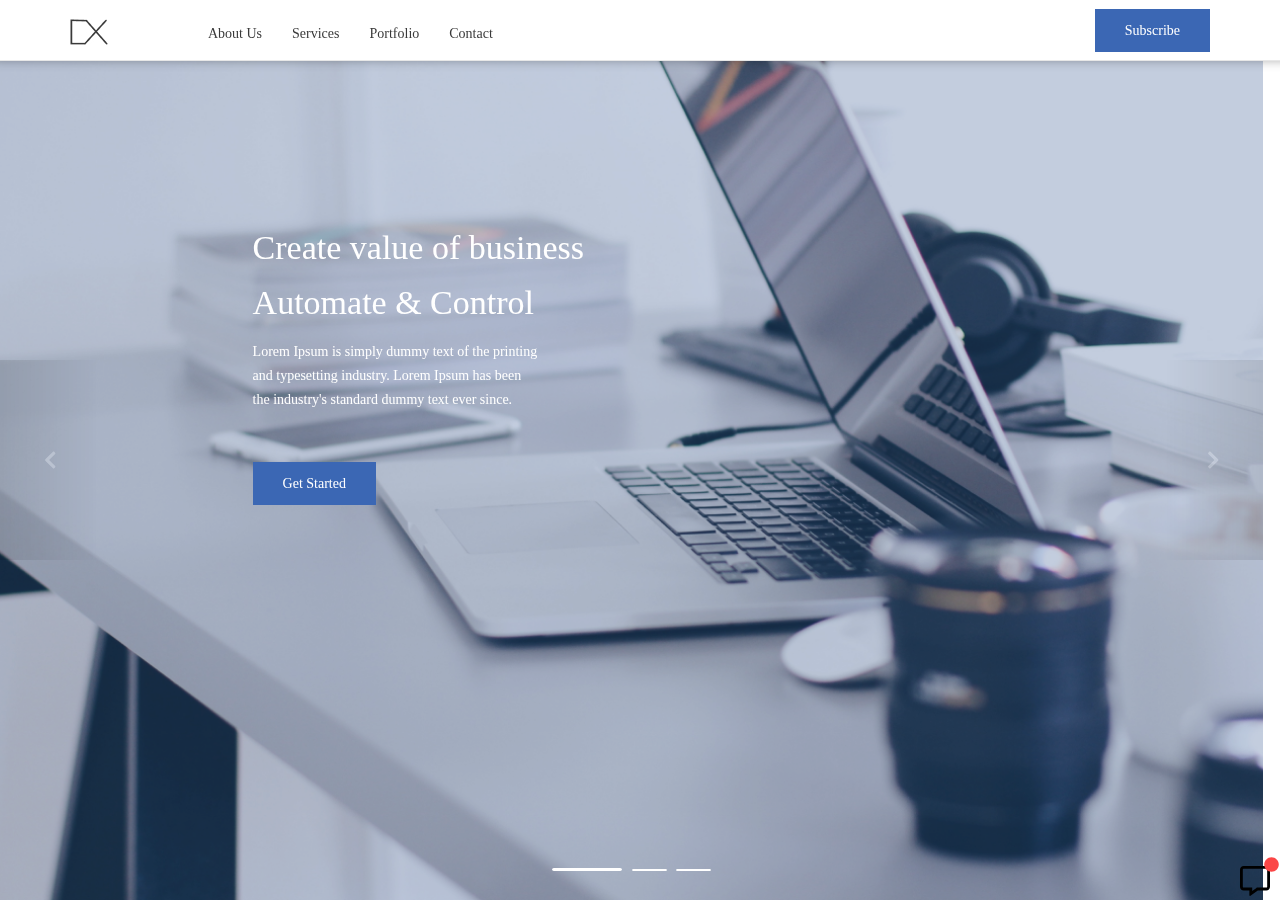
==== commit 92224fee: "service files updates" ====
--- a/index.html
+++ b/index.html
@@ -4,9 +4,9 @@
 		<meta charset="UTF-8">
 		<title>Due-X</title>
 		<meta name="viewport" content="width=device-width, initial-scale=1">
-		<link rel="stylesheet" href="assets/css/bootstrap.min.css">		
-		<link href="https://use.fontawesome.com/releases/v5.0.6/css/all.css" rel="stylesheet">
-		<link rel="stylesheet" href="assets/css/style.css">
+		<link rel="stylesheet" href="./assets/css/bootstrap.min.css">		
+		<link rel="stylesheet" href="assets/css/fontawesome.all.min.css">
+		<link rel="stylesheet" href="./assets/css/style.css">
 	</head>
 	<body>	
 		<div id="subscribe-modal" class="modal fade" role="dialog">
@@ -21,12 +21,12 @@
 						</div>
 						<br>
 						<form class="subscribe_form">
-							<div class="input-group success">
+							<!-- <div class="input-group success">
 								<input type="text" class="form-control is-valid" placeholder="example@gmail.com">
 								<div class="input-group-addon label-success">
 									<span class="input-group-text">Thank you</span>
 								</div>
-							</div>
+							</div> -->
 							<br>
 							<div class="input-group fail">
 								<input type="text" class="form-control is-invalid" placeholder="Failed, please try again.">
@@ -60,30 +60,24 @@
 		<!-- End portfolio modal-->
 
 		<div id="help">
-			<a href="#" tabindex="0" class="exp">		
-				<div class="help">
-					<img class="img-fluid" alt="Responsive image"  src="assets/images/help.png">
-					<p>Help</p>					
-				</div>
-				<div class="circle"></div>
+			<a href="#" tabindex="0" class="help-btn">	
+				<span class="message"><i class="far fa-comment-alt"></i></span>
+				<span class="dot"><i class="fas fa-circle"></i></span>
 			</a>	
-
-			<div class="help_more" id="help_more">
+			<div class="help-window">
 				<h4>Help and Support</h4>
-				<div class="left">
-					<h5>Lorem Ipsum</h5>
-					<p>Lorem Ipsum is simply dummy text of the printing and typesetting industry.</p>
-					<h5>Lorem Ipsum</h5>
-					<p>Lorem Ipsum is simply dummy text of the printing and typesetting industry.</p>
-				</div>
-				<button class="align-self-center">See more</button>
+				<h5>Lorem Ipsum</h5>
+				<p>Lorem Ipsum is simply dummy text of the printing and typesetting industry.</p>
+				<h5>Lorem Ipsum</h5>
+				<p>Lorem Ipsum is simply dummy text of the printing and typesetting industry.</p>
+				<button>See more</button>
 			</div>
 			
 	  </div>
 		<!-- End Help button -->
 
 		<div id="parallax-wrapper">
-			<div class="header navbar-fixed-top ">
+			<header class="header navbar-fixed-top ">
 				<nav class="navbar navbar-default navbar-fixed-top">
 					<div class="container">
 						<!-- Brand and toggle get grouped for better mobile display -->
@@ -112,7 +106,7 @@
 					</div>
 					<!-- /.container -->
 				</nav>
-			</div>
+			</header>
 			<!-- End header -->
 
 			<div class="parallax-bg">
@@ -193,13 +187,13 @@
 							</div>
 							<div class="col-sm-6">
 								<div class="about-img">
-									<img src="./assets/images/cube-1-shadow.png" class="cube-1-shadow">
-									<img src="./assets/images/cube-1.png" class="cube-1">
-									<img src="./assets/images/note.png" class="note">							
-									<img src="./assets/images/cube-2-shadow.png" class="cube-2-shadow">
-									<img src="./assets/images/cube-2.png" class="cube-2">
-									<img src="./assets/images/cube-3-shadow.png" class="cube-3-shadow">
-									<img src="./assets/images/cube-3.png" class="cube-3">
+									<img src="./assets/images/about/cube-1-shadow.png" class="cube-1-shadow">
+									<img src="./assets/images/about/cube-1.png" class="cube-1">
+									<img src="./assets/images/about/note.png" class="note">							
+									<img src="./assets/images/about/cube-2-shadow.png" class="cube-2-shadow">
+									<img src="./assets/images/about/cube-2.png" class="cube-2">
+									<img src="./assets/images/about/cube-3-shadow.png" class="cube-3-shadow">
+									<img src="./assets/images/about/cube-3.png" class="cube-3">
 								</div>
 							</div>
 						</div>
@@ -212,7 +206,7 @@
 			<div class="parallax-bg">
 				<div class="container">
 					<section id="services">
-						<h2>services</h2>
+						<h2>Services</h2>
 						<p class="services-content">
 							Lorem ipsum dolor sit amet consectetur adipisicing elit. Vero aliquid iure a reiciendis assumenda? Laborum dolorem sint placeat commodi quaerat!
 						</p>
@@ -360,7 +354,7 @@
 								</div>
 							</div>
 						</div>
-						<!-- <div id="range-container" style="background: lime; height:100px; margin-bottom: 300px">
+						<!-- <div id="range-container" style="background: lime; height:100px;">
 							<form>
 								<input type="range">
 								<input type="range">
@@ -376,7 +370,7 @@
 			<div class="parallax-desc">
 				<div class="container">
 					<section id="portfolio">
-						<h2>portfolio</h2>
+						<h2>Portfolio</h2>
 						<p class="portfolio-content">
 							Lorem ipsum dolor sit amet consectetur adipisicing elit. Vero aliquid iure a reiciendis assumenda? Laborum dolorem sint placeat commodi quaerat!
 						</p>
@@ -408,18 +402,20 @@
 				<section id="contact">
 					<section class="contact_info">
 						<div class="container">
-							<div class="col-md-7 col-sm-7 col-xs-12">
-								<h1>Contact Us</h1>
+							<div class="col-xs-7   left_section">
+								<h2>Contact Us</h2>
 								<p>Lorem ipsum dolor sit amet, consectetur adipisicing elit. Sit nobis quo, tempora repellat? Voluptates iure architecto assumenda, optio magnam debitis eos libero, sequi quo! Repellat, nihil expedita quae rem iste.</p>
 								<h3>Need Help?</h3>
-								<p>info@due-x.com</p>
+								<address>info@due-x.com</address>
 								<h3>Call us</h3>
-								<p>+374 12 345 678</p>
+								<address>+374 12 345 678</address>
 								<h3>Visit us</h3>
-								<p>Armenia, Yerevan, Sasuntsi Davit 2rd square</p>
-								<p>Armenia, Gyumri, Street name</p>
-							</div>
-							<div class="col-md-5 col-sm-5 col-xs-12 right_section">
+								<address>
+									<p>Armenia, Yerevan, Sasuntsi Davit 2rd square</p>
+									<p>Armenia, Gyumri, Street name</p>
+								</address>
+							</div>
+							<div class="col-xs-5   right_section">
 								<form>
 									<div class="form-group">
 										<input type="text" class="form-control" id="formGroupExampleInput" placeholder="Name">
@@ -428,21 +424,21 @@
 										<input type="text" class="form-control" id="formGroupExampleInput2" placeholder="E-mail">
 									</div>
 									<div class="form-group">
-										<textarea class="form-control textarea" id="exampleFormControlTextarea1" rows="3" placeholder="Message..."></textarea>
+										<textarea class="form-control textarea" id="exampleFormControlTextarea1" rows="5" cols="10" placeholder="Message ..."></textarea>
 									</div>
 									<button type="button" class="btn btn-default">Submit</button>
 								</form>
 							</div>
 						</div>
 					</section>
-					<section>
+					<footer>
 						<div class="first-footer">
 							<div class="container">
-								<div class="col-md-3">
+								<div class="col-sm-3 col-xs-12 ">
 									<h3>Due-X</h3>
-									<p>Lorem ipsum dolor sit amet, consectetur adipiscing elit. Nam viverra euismod odio, gravida pellentesque urna varius vitae. Sed dui lorem, adipiscing in adipiscing et, interdum nec .</p>
-								</div>
-								<div class="col-md-2 top">
+									<p class="foot-info">Lorem ipsum dolor sit amet, consectetur adipiscing elit. Nam viverra euismod odio, gravida pellentesque urna varius vitae. Sed dui lorem, adipiscing in adipiscing et, interdum nec .</p>
+								</div>
+								<div class="col-sm-2 col-xs-4  top" class="foot-links">
 									<h4>Navigation</h4>
 									<ul>
 										<li><a href="#"> About Us</a></li>
@@ -451,7 +447,7 @@
 										<li><a href="#"> Products</a></li>
 									</ul>
 								</div>
-								<div class="col-md-2 top">
+								<div class="col-sm-2 col-xs-4  top" class="foot-links">
 									<h4>About Us</h4>
 									<ul>
 										<li><a href="#"> Who we are</a></li>
@@ -460,7 +456,7 @@
 										<li><a href="#"> Investors</a></li>
 									</ul>
 								</div>
-								<div class="col-md-2 top">
+								<div class="col-sm-2 col-xs-4  top" class="foot-links">
 									<h4>Support</h4>
 									<ul>
 										<li><a href="#"> Documentation</a></li>
@@ -468,33 +464,31 @@
 										<li><a href="#"> Get in Touch</a></li>
 									</ul>
 								</div>
-								<div class="col-md-3 top">
+								<div class="col-sm-3 col-xs-12  top">
 									<h4>Subscribe to our newsletter</h4>
-									<ul>
+									<ul class="foot-info">
 										<li><a href="#"> Receive our latest news and promotions in your inbox!</a></li>
 									</ul>
 										<div id="input_container">
 											<input class="form-control subscr_form my-0 py-1" type="text" id="input" placeholder="Your email address">
-											<a href="#" class="arrow-right"><img src="assets/images/arrow_forward.png" id="input_img"></a>
+											<a href="#" class="arrow-right"><i class="fas fa-arrow-right"></i></a>
 										</div>
-									</div>
-								</div>
-							</div>
-							<div class="footer">
-								<div class="container">
-									<div class="row">
-										<div class="col-md-6 left">Copyright © 2019. All rights reserved.</div>
-										<div class="col-md-6 right">
-											<p>
-												<a href="#"><i class="fab fa-twitter"></i></a>
-												<a href="#"><i class="fab fa-facebook-square"></i> </a>
-												<a href="#"><i class="fab fa-instagram"></i></a>
-											</p>
-										</div>
-									</div>
-								</div>
-							</div>
-					</section>
+								</div>
+							</div>
+						</div>
+						<div class="container">
+							<div class="copy-soc">
+								<div class="copy">
+									Copyright © <script>document.write(new Date().getFullYear());</script>. All rights reserved.
+								</div>
+								<div class="soc">
+									<a href="#"><i class="fab fa-twitter"></i></a>
+									<a href="#"><i class="fab fa-facebook-square"></i> </a>
+									<a href="#"><i class="fab fa-instagram"></i></a>
+								</div>
+							</div>
+						</div>
+					</footer>
 				</section>
 					<!-- End contact-->
 			</div>	
@@ -504,6 +498,8 @@
 		<!-- End parallax-wrapper-->
 	<script src="./assets/js/jquery-3.3.1.min.js"></script>
 	<script src="./assets/js/bootstrap.min.js"></script>
+	<!-- <script src="./assets/js/fontawesome.all.js"></script> -->
+	<script src="./assets/js/fontawesome.all.min.js"></script>
 	<script src="./assets/js/index.js"></script>
 </body>
 </html>--- a/assets/css/style.css
+++ b/assets/css/style.css
@@ -1,99 +1,236 @@
 @font-face {
   font-family: "Fira Sans", sans-serif;
-	src: local("FiraSans"), url("../fonts/FiraSans-Regular.ttf") format('woff2');
+	src: local("FiraSans"), 
+			 url("../fonts/FiraSans-Regular.ttf") format('woff2');
 }
 @font-face {
   font-family: "Montserrat", sans-serif;
-	src: local("FiraSans"), url("../fonts/Montserrat-Regular.ttf") format('woff2');
+	src: local("Montserrat"), 
+			 url("../fonts/Montserrat-Regular.ttf") format('woff2');
 }
 @font-face {
   font-family: "Poppins", sans-serif;
-	src: local("FiraSans"), url("../fonts/Poppins-Regular.ttf") format('woff2');
+	src: local("Poppins"), 
+			 url("../fonts/Poppins-Regular.ttf") format('woff2');
 }
 @font-face {
   font-family: "Quicksand", sans-serif;
-	src: local("FiraSans"), url("../fonts/Quicksand-Regular.ttf") format('woff2');
+	src: local("Quicksand"), 
+			 url("../fonts/Quicksand-Regular.ttf") format('woff2');
 }
 @font-face {
   font-family: "Roboto", sans-serif;
-	src: local("FiraSans"), url("../fonts/Roboto-Regular.ttf") format('woff2');
+	src: local("Roboto"), 
+			 url("../fonts/Roboto-Regular.ttf") format('woff2');
 }
 @font-face {
   font-family: "Rubik", sans-serif;
-	src: local("FiraSans"), url("../fonts/Rubik-Regular.ttf") format('woff2');
+	src: local("Rubik"), 
+			 url("../fonts/Rubik-Regular.ttf") format('woff2');
 }
 
 * {
 	margin: 0;
 	padding: 0;
 }
-
+body{
+	font-family: Poppins;
+	font-style: normal;
+  font-weight: normal;
+	color: #3A3A3A;
+}
+h1{
+	font-size: 34px;
+	line-height: 55px;
+	text-shadow: none;
+	font-weight: 400;
+}
+h2{
+	font-style: normal;
+	font-weight: normal;
+	font-size: 33px;
+	line-height: 49px;
+}
+
+/* scrolling effect */
+#parallax-wrapper {
+  perspective: 1px;
+  transform-style: preserve-3d;
+  height: 100vh;
+  overflow-x: hidden;
+	overflow-y: scroll;
+	scroll-behavior: smooth;
+}
+
+.parallax-bg {
+  position: relative;
+  z-index: -1;
+	/* min-height: 100vh; */
+	height: calc(100vh - 10);
+	width: 100vw;
+	padding-right: 17px;
+	transform: translateZ(-1px) scale(2);
+}
+
+.parallax-desc {
+  z-index: 1;
+  position: relative;
+  background-color: #fff;
+  min-height: 100vh;
+	margin: 0;
+}
+/* End scrolling effect */
+
+/* subscribe modal window */
+#subscribe-modal .modal-body{
+	margin: 10px 50px;
+}
+#subscribe-modal .modal{
+	padding-top: 10%;
+}
+.success .label-success{
+	color: #fff;
+}
+.success .label-success:hover{
+	border-color: transparent;
+	cursor: pointer;
+	box-shadow: 0px 4px 10px #5cb85c;;
+
+}
+.fail .label-primary{
+	border-color: transparent;
+	cursor: pointer;
+	background-color: #3B67B4;
+	color: #fff;
+}
+.fail .label-primary:hover{
+	box-shadow: 0px 4px 10px #3B67B4;
+
+}
+.success input, .fail input{
+	background-color: #F2F2F2;
+	border-style:solid;
+}
+#subscribe-modal .modal input:focus{
+	outline: none;
+}
+/* End subscribe modal window */
+
+/* help button and window */
+#help{
+	position: fixed; 
+	bottom: 15px;
+	right: 40px;
+	z-index: 1;
+}
+#help .message{
+	font-size: 30px;
+	color: #000;
+	line-height: 0;
+}
+#help .dot{
+	font-size: 15px;
+	color: #FB4646;
+	line-height: 0;
+	position: absolute;
+	top: -9px;
+	left: 24px;
+}
+.help-btn:focus + .help-window{
+	display: block;
+} 
+.help-window{
+	display: none;
+	position: absolute;
+	right: -23px;
+	bottom: -15px;
+	background-color: #3B67B4;
+	width:170px;
+	padding:10px;
+	color: #fff;
+}
+.help-window p{
+	font-size: 12px;
+	line-height: 16px;
+	letter-spacing: 0.01em;
+}
+.help-window h4  {
+	font-weight: 600;
+	font-size: 15px;
+	line-height: 22px;
+	text-align: center;
+	letter-spacing: 0.01em;
+}
+.help-window h5{
+	font-weight: 600;
+	font-size: 12px;
+	line-height: 18px;
+	letter-spacing: 0.01em;
+}
+.help-window button{
+	display: block;
+	margin: 20px  auto 0;
+	color: #3B67B4;
+	background-color: #fff;
+	border: none;
+	padding: 5px 15px;
+	outline: none;
+}
+/* End help button and window */
+
+/* header and menu */
+header{
+	line-height: 27px;
+}
 .navbar-fixed-top{
-  background-color: white;
-	-webkit-box-shadow: 8px -16px 13px 19px rgba(0,0,0,0.41);
-	-moz-box-shadow: 8px -16px 13px 19px rgba(0,0,0,0.41);
+  background-color: #fff;
 	box-shadow: 8px -17px 11px 15px rgba(0,0,0,0.41);
-	font-family: "SF Pro Text","Myriad Set Pro","SF Pro Icons","Helvetica Neue","Helvetica","Arial",sans-serif;
-}
-
+}
 .transparent-navbar {
 	background: transparent;
 	border: none;
 }
-
 .navbar-default .custom-navigation li a{
 	font-size: 14px;
-	line-height: normal;
   color: #3A3A3A;
 }
-
 .navbar-default .custom-navigation li a:hover{
 	color: #7D7B7B;
 }
-
 .navbar-brand {
 	margin-bottom: 0;
 }
-
 .navbar-brand img {
 	margin-top:  -6px;
 }
-
 .navbar-default .navbar-collapse, .navbar-default .navbar-form {
 	margin-top: 9px; 
 }
-
 .navbar-header {
 	margin-top: 10px; 
 }
-
 .navbar-left {
 	margin-left: 70px;
 }
-
-.btn-primary {
-	width: 148px;
-	height: 43px;
-	padding-left: 40px;
-	padding-top: 12px;
-	font-size: 14px;
+header .btn-primary {
+	padding: 8px 30px;
 	margin-right: 15px;
-	font-family: "SF Pro Text","Myriad Set Pro","SF Pro Icons","Helvetica Neue","Helvetica","Arial",sans-serif;
-	color: #FFFFFF;
-	border-radius: 1px;
-	border-color: #3B67B4;
+	color: #FFF;
 	background-color: #3B67B4;
 }
-
-.btn-primary:hover {
+header .btn-primary:hover {
 	background-color: #3B67B4;
 	box-shadow: 0px 4px 10px #3B67B4;
 }
-
+header .btn-primary:active {
+	background-color: #3B67B4 !important;
+}
+/* End header an menu */
+
+/* home carousel */
 .item .btn-primary {
 	margin-top: 40px;
 }
-
 .item{
 	background-image: url("../images/page.png");
 	height: 100%;   
@@ -103,10 +240,9 @@
 	position: absolute;
 	right: 0;
 	top: 0;
-}
-
-
-.item::after {
+	margin: 0 !important;
+}
+.carousel-inner .item::after {
 	background-color:  rgba(57, 92, 154, 0.7);
 	content: "";
 	position: absolute;
@@ -116,57 +252,36 @@
 	height: 100%;
 	opacity: 0.4;
 }
-
-.item img{
+.carousel-inner .item img{
 	height:100%;
 }
-
 .carousel-caption {
 	top: 20%; 
 	text-align: left; 
 }
-
-/* scrolling effect */
-#parallax-wrapper {
-  perspective: 1px;
-  transform-style: preserve-3d;
-  height: 100vh;
-  overflow-x: hidden;
-	overflow-y: scroll;
-	scroll-behavior: smooth;
-}
-
-.parallax-bg {
-  position: relative;
-  z-index: -1;
-  min-height: 100vh;
-	width: 100vw;
-	padding-right: 17px;
-	transform: translateZ(-1px) scale(2);
-}
-
-.parallax-desc {
-  z-index: 1;
-  position: relative;
-  background-color: #fff;
-  min-height: 100vh;
-  margin: 0;
-}
-/* End scrolling effect */
-
-
-h1  {
-	line-height: 1.6;
-	margin-bottom: 20px;
-	font-family: "SF Pro Text","Myriad Set Pro","SF Pro Icons","Helvetica Neue","Helvetica","Arial",sans-serif;
-}
-
-p {
-    line-height: 1.6;
-    font-family: "SF Pro Text","Myriad Set Pro","SF Pro Icons","Helvetica Neue","Helvetica","Arial",sans-serif;
-	}
-
-/* home page carousel */
+.carousel .btn-primary {
+	padding: 8px 30px;
+	font-size: 14px;
+	display: inline-block;
+	line-height: 27px;
+	margin-right: 15px;
+	color: #FFF;
+	text-shadow: none;
+	background-color: #3B67B4;
+}
+.carousel .btn-primary:hover {
+	background-color: #3B67B4;
+	box-shadow: 0px 4px 10px #3B67B4;
+}
+.carousel .btn-primary:hover {
+	background-color: #3B67B4 !important;
+}
+.carousel p{
+	font-size: 14px;
+	line-height: 24px;
+	font-weight: 300;
+	text-shadow: none;
+}
 .carousel-indicators {
   position: absolute;
   bottom: 10px;
@@ -178,7 +293,6 @@
   text-align: center;
   list-style: none;
 }
-
 .carousel-indicators li {
   display: inline-block;
   width: 35px;
@@ -190,7 +304,6 @@
   -webkit-transition: width 1s, height 1s; 
   transition: width 1s, height 1s;
 }
-
 .carousel-indicators .active {
   display: inline-block;
   width: 70px;
@@ -199,167 +312,48 @@
   text-indent: -999px;
   border: 1px solid #fff;
 }
-
 .carousel-control {
   top: 20%;
   width:100px;
   height: 200px;
   opacity: 0.2;
 }
-
+.carousel-control svg{
+	margin-top: 90%;
+}
 .carousel-inner  {
 	background-size: 100%;
 	height:100%;
 }
-
 .carousel-section{
 	width:100%;
 	height:100vh;
 }
-
 .carousel-control {
   top: 40%;
   width:100px;
   height: 200px;
   opacity: 0.2;
 }
-
 .carousel-control:hover {
 	opacity: 0.5;
 }
-
 .carousel-control:focus {
 	opacity: 0.5;
 }
-
 .carousel-control .fa {
 	font-size: 30px;	
 	margin-top: 90px;
 }
-/* End home page carousel */
-
-/* subscribe modal window */
-#subscribe-modal .modal-body{
-	margin: 10px 50px;
-}
-
-#subscribe-modal .modal{
-	padding-top: 10%;
-}
-
-.success .label-success{
-	box-shadow: 0px 2px 6px #5cb85c;
-}
-
-.fail .label-primary{
-	box-shadow: 0px 2px 6px #337ab7;
-}
-
-.success input, .fail input{
-	background-color: #F2F2F2;
-	border-style:solid;
-}
-#subscribe-modal .modal input:focus{
-	outline: none;
-}
-/* End subscribe modal window */
-
-/* help button and window */
-#help{
-	position: fixed; 
-	bottom: 0; 
-	right: 0;
-	z-index: 1;
-	text-align: center
-}
-
-.help{
-	display:block;
-	position: absolute;
-	right: 15px;
-	bottom: 10px;
-	margin-right: 30px;
-	margin-bottom: 10px;
-	overflow:auto;
-}
-
-#help .circle {
-	display: block;
-	position: relative;
-	width: 20px;
-	height: 20px;
-	border-radius: 50%;
-	background-color: #FB4646;
-	margin-right: 38px;
-	margin-bottom: 65px;
-}
-
-.help img {
-	cursor: pointer;
-}
-
-.help_more{
-	display:none;
-	position: absolute;
-	right: 17px;
-	bottom: 0px;
-	overflow:auto;
-	background-color: #3B67B4;
-	width:200px;
-	height: 300px;
-	word-wrap: break-word;
-	text-align:center;
-	font-size:15px;
-	padding:8px;
-}
-.help_more p {
-	font-size:15px;
-}
-.exp:focus + .help_more{
-	display: block;
-} 
-
-.help_more .left {
-	text-align: left;
-}
-
-.help p {
-	color: #000;	
-
-}
-
-.help_more p{
-	font-size: 15px;
-}
-
-.help_more h5{
-	font-weight: bold;
-	color: #fff;
-}
-
-.help_more p, .help_more h4  {
-	color: #fff;
-}
-/* End help button and window */
+/* End home carousel */
 
 /* about section */
 #about{
   padding: 100px 0 40px;
 	color: #535353;
 }
-#about h2{
-  font-family: Poppins;
-  font-style: normal;
-  font-weight: normal;
-  font-size: 37px;
-	line-height: 55px;
-	margin-top: 0;
-}
 #about article{
-  font-family: Poppins;
-  font-style: normal;
-  font-weight: normal;
-  font-size: 20px;
+	font-size: 20px;
 	line-height: 30px;
 }
 .about-img{
@@ -373,7 +367,6 @@
 	margin-top: -32%;
 	margin-left: 30%;
 }
-
 .about-img .cube-1{
 	width: 15%;
 	margin-top: 10%;
@@ -394,7 +387,6 @@
 	margin-top: -18%;
 	margin-left: 17%;
 }
-
 .about-img .cube-3{
 	width: 15%;
 	margin-top: -26%;
@@ -409,28 +401,14 @@
 
 /* services section */
 #services{
-	padding: 100px 122px 40px;
+	padding: 140px 122px 40px;
 	color: #535353;
 }
-#services h2{
-	text-transform: capitalize;
-	font-family: Poppins;
-  font-style: normal;
-  font-weight: normal;
-  font-size: 37px;
-	line-height: 55px;
-	margin-top: 0;
-}
-
 #services .services-content{
-	font-family: Poppins;
-  font-style: normal;
-  font-weight: normal;
   font-size: 20px;
 	line-height: 30px;
 	margin-bottom: 30px;
 }
-
 #services-container{
 	height: 335px;
 	display: flex;
@@ -444,12 +422,9 @@
 	height: 150px;
 	background: #FFFFFF;
 	box-shadow: 0px 4px 10px rgba(0, 0, 0, 0.25);
-	font-family: Poppins;
-	font-style: normal;
 	font-weight: 500;
 	font-size: 14px;
 	line-height: 21px;
-	color: #3A3A3A;
 }
 .card{
 	height: 100%;
@@ -469,60 +444,63 @@
 	text-align: center;
 	padding: 0 4px;
 }
-
 .card-back{
 	width: 100%;
-	height: 100%;
+	height: 97.2%;
 	background-color:#fff;
-	border-bottom: 7px solid #3B67B4;
-	padding: 5px
-}
-
-	/* card-back form */
-	.card-back-form {
-
-	}
-	.card-back-form input {
-		padding: 0;
-		height: initial;
-		width: initial;
-		margin-bottom: 0;
-		display: none;
-		cursor: pointer;
-	}
-	
-	.card-back-form label {
-		position: relative;
-  	cursor: pointer;
-	}
-	
-	.card-back-form label:before {
-		content: '';
-    -webkit-appearance: none;
-    background-color: transparent;
-    background-image: url("../images/services/checkbox.png");
-    background-repeat: no-repeat;
-    background-position: 0px 0px;
-    padding: 10px;
-    display: inline-block;
-    position: relative;
-    vertical-align: middle;
-    cursor: pointer;
-    margin-right: 5px;
-	}
-	
-	.card-back-form input:checked + label:after {
-		content: '';
-    display: block;
-    position: absolute;
-    top: 0px;
-    width: 20px;
-    height: 20px;
-    background-image: url("../images/services/checkbox.png");
-    background-position: -20px 0px;
-    background-color: transparent;
-	}
-	/* end card-back form */
+	padding: 5px;
+}
+
+/* card-back form */
+.card-back-form {
+	font-size: 11px;
+	line-height: 13px;
+	letter-spacing: 0.04em;
+}
+.card-back-form input {
+	padding: 0;
+	height: initial;
+	width: initial;
+	margin-bottom: 0;
+	display: none;
+	cursor: pointer;
+}
+.card-back-form label {
+	position: relative;
+	cursor: pointer;
+}
+.card-back-form label:hover{
+	color: #000;
+}
+.card-back-form label:before {
+	content: '';
+	-webkit-appearance: none;
+	background-color: transparent;
+	background-image: url("../images/services/checkbox.png");
+	background-repeat: no-repeat;
+	background-position: 0px 0px;
+	padding: 10px;
+	display: inline-block;
+	position: relative;
+	vertical-align: middle;
+	cursor: pointer;
+	margin-right: 5px;
+}
+.card-back-form input:checked + label:after {
+	content: '';
+	display: block;
+	position: absolute;
+	top: 0px;
+	width: 20px;
+	height: 20px;
+	background-image: url("../images/services/checkbox.png");
+	background-position: -20px 0px;
+	background-color: transparent;
+}
+.card-back-form input:checked + label {
+	color: #000;
+}
+/* end card-back form */
 
 	/* services item animation */
 .services-item {
@@ -533,9 +511,6 @@
   transition: transform 0.8s;
   transform-style: preserve-3d;
 }
-.services-item:hover .card {
-  transform: rotateY(180deg);
-}
 .card-side, .card-back {
   position: absolute;
   backface-visibility: hidden;
@@ -549,55 +524,35 @@
 /* portfolio section */
 #portfolio{
 	padding: 100px 122px 40px;
-	color: #535353;
-}
-
-#portfolio h2{
-	text-transform: capitalize;
-	font-family: Poppins;
-  font-style: normal;
-  font-weight: normal;
-  font-size: 37px;
-	line-height: 55px;
-	margin-top: 0;
-}
-
+}
 #portfolio .portfolio-content{
-	font-family: Poppins;
-  font-style: normal;
-  font-weight: normal;
   font-size: 20px;
 	line-height: 30px;
 	margin-bottom: 30px;
 }
-
 #portfolio-tabs{
 	background-color: rgb(255, 255, 255);
 }
-
 .portfolio-items li{
 	list-style: none;
 }
-
 .portfolio-items a{
 	display: inline-block;
 	text-align: center;
 	padding: 8px 20px;	
-	font-size: 18px;
+	font-size: 16px;
 	line-height: 27px;
 	text-decoration: none;
 	white-space: nowrap;
+	background-color: #E8EAEC;
 	color: #3A3A3A;
-	background-color: #E8EAEC;
 	cursor: pointer;
 	transition: .1s;
 }
-
 .portfolio-items a:hover{
 	background-color: #3B67B4;
 	color: #fff;	
 }
-
 .portfolio-item-active{
 	background-color: #3B67B4 !important;
 	color: #fff !important;
@@ -654,24 +609,33 @@
 
 /* contact section */
 #contact{
-	padding: 180px 0 40px;
-}
-.contact_info{
-	color: #535353;
-}
-.contact_info h1{
+	padding: 270px 0 0;
+}
+.contact_info h2{
 	margin: 20px 0;
 }
-.contact_info p{
+.contact_info h3{
+	font-size: 20px;
+	line-height: 30px;
+}
+.contact_info p, .contact_info address{
+	font-size: 16px;
+	line-height: 27px;
+}
+.contact_info .left_section{
+	padding-left: 0;
+}
+.contact_info .right_section{
+	padding-right: 0;
+}
+.contact_info address{
+	font-size: 20px;
+	line-height: 30px;
 	color: rgba(83, 83, 83, 0.64);
-	font-size: 17px;
 }
 .right_section form{
 	padding-top: 115px;
 	padding-left: 40px;
-}
-#input_container::placeholder {
-color: #000;
 }
 .contact_info .form-control{
 	border-top: none;
@@ -681,31 +645,33 @@
 	border-radius: 0px;
 	box-shadow: none;
 	color: #000;
-}
-.contact_info .form-control:not(.textarea){
-	padding: 6px 0px;
+	padding-left: 12px;
+}
+.contact_info .form-control::placeholder{
+	font-size: 13px;
+	line-height: 19px;
 }
 .contact_info .form-control:focus {
 	border-color: #676767;
 	outline: 0;
-	-webkit-box-shadow: inset 0 1px 1px #00000013, 0 0 8px #00000013;
 	box-shadow: inset 0 1px 1px #00000013, 0 0 8px rgba(150, 150, 150, 0.6);
 }
 .textarea{
-	border: 1px solid #000;
+	border: 1px solid #000 !important;
+	max-height: 280px;
 }
 .contact_info .btn-default{
-	width: 140px;
-	height: 33px;
+	padding: 5px 35px;
 	border: 1px solid #000;
 	border-radius: 0px;
+	color: #000;
 	font-size: 15px;
-	color: #000;
-	text-transform: uppercase;
-	letter-spacing: 4px;
+	line-height: 22px;	
+	letter-spacing: 0.2em;
+	text-indent: 8px;
 }
 .arrow-right img{
-		position: absolute;
+	position: absolute;
 	z-index: 2000;
 	margin-left: 151px;
 	margin-top: 7px;
@@ -716,9 +682,28 @@
 	box-sizing: border-box;
 	border-radius: 4px;
 }
+footer h3{
+	margin-top: 0;
+	line-height: 24px;
+	color: #000000;
+}
+footer h4{
+	font-size: 12px;
+	line-height: 15px;
+}
+.foot-info{
+	font-size: 14px;
+	line-height: 24px;
+}
+.foot-links{
+	font-size: 14px;
+	line-height: 17px;
+}
+.foot-links li{
+	margin-bottom: 10px;
+}
 .first-footer{
 	margin-top: 25px;
-	line-height: 25px;
 	padding-top: 70px;
 	padding-bottom: 25px;
 	border: 1px solid #E8E8EB;
@@ -730,12 +715,10 @@
 	font-weight: bold;
 	font-size: 12px;
 	text-transform: uppercase;
-	color: #3A3A3A;
 }
 .first-footer a, .first-footer p {
 	 text-decoration: none;
-	 color: #444444;
-	 font-size: 15px
+	 color: #3A3A3A;
 }
 .first-footer a:hover {
 	color: #7D7B7B;
@@ -747,32 +730,20 @@
 .first-footer ul{
 	list-style: none;
 }
-.top{
+.first-footer .container{
+	padding: 0;
+}
+.contact_info .top{
 	padding-top: 15px;
 }
-.left {
-	margin-top: 18px;
-	font-family: Montserrat;
-	font-style: normal;
-	font-weight: normal;
-	font-size: 14px;
-	line-height: normal;
-	color: #3A3A3A;
-}
-.right {
-	text-decoration: none;
-	margin-top: 20px;
-	text-align: right;
-	display: inline-block;
-}
-.right i{
+.contact_info .right i{
 	font-size: 24px;
 	margin-left: 25px;
 	line-height: 20px;
 	text-align: center;
 	color: #3A3A3A;
 }
-.right i:hover {
+.contact_info .right i:hover {
 	color: #7D7B7B;
 }
 #input_container {
@@ -783,20 +754,41 @@
 	height: 37px;
 	margin:0;
 	padding: 0px 30px 0 10px;
+}
+#input:focus{
+	outline: 0;
+}
+#input_container a {
+	position: absolute;
+	bottom: 2px;
+	right: 5px;
+	font-size: 24px;
+	color: #3B67B4;
+}
+.copy-soc{
+	height: 70px;
+	text-align: center;
+	display: flex;
+	justify-content: space-between;
+	align-items: center;
+	margin-bottom: 150px;
+}
+.soc a{
+	font-size: 24px;
 	color: #3A3A3A;
-}
-#input_img {
-	position:absolute;
-	bottom: 8px;
-	right: 11px;
-	width: 20px;
-	height: 20px;
+	margin-left: 20px;
+}
+.soc a:hover{
+	color: #000;
 }
 /* End contact section */
 
 
 @media only screen and (max-width: 1199px){
-	#portfolio, #services{
+	#services{
+		padding: 140px 0 40px;
+	}
+	#portfolio{
 		padding: 100px 0 40px;
 	}
 	#services-container{
@@ -826,6 +818,7 @@
 	}
 	.portfolio-items a{
 		padding: 8px;
+		font-size: 14px;
 	}
 	.short-items, .long-items li{
 		margin-bottom: 5px;
@@ -842,13 +835,23 @@
 	.portfolio-tab-content{
 		height: 280px;
 	}
-	
 	.portfolio-tab-content .list-item{
 		height: 140px;
 	}
 }
 
 @media only screen and (max-width: 767px) {
+	.navbar-left {
+		margin-left: 0;
+		padding-right: 17px;
+	}
+	.navbar-left li{
+		text-align: center;
+	}
+	header .btn-primary {
+		margin: 0 15px;
+		text-align-last: center;
+	}
 	#services-container{
 		height: 270px;
 	}
@@ -871,8 +874,7 @@
 		right: 8%;
 	}
 	.portfolio-items a{
-		font-size: 15px;
-		padding: 8px 11px;
+		padding: 8px 9px;
 	}
 	.short-items li{
 		width: auto;
@@ -886,7 +888,7 @@
 	}
 	.right_section form {
 		padding-left: 0;
-}
+	}
 }	
 
 @media screen and (max-width: 600px) {
@@ -896,11 +898,7 @@
 	.item p {
 		font-size: 12px;
 	}
-	.btn-primary {
-		width: 110px;
-		height: 30px;
-		padding-left: 25px;
-		padding-top: 8px;
+	.carousel .btn-primary {
 		font-size: 12px;
 	}
 	.carousel-indicators li {
@@ -914,6 +912,23 @@
 }
 
 @media only screen and (max-width: 575px) {
+	#help{
+		bottom: 7px;
+		right: 30px;
+	}
+	#help .message{
+		font-size: 20px;
+	}
+	#help .dot{
+		font-size: 10px;
+		line-height: 0;
+		top: -6px;
+		left: 17px;
+	}
+	.help-window{
+    right: -13px;
+    bottom: -7px;
+	}
 	#services-container{
 		height: 680px;
 	}
@@ -953,9 +968,23 @@
 		width: 50%;
 		padding: 1%
 	}
-}
-
-
-
-
-
+	.contact_info .left_section, .contact_info .right_section{
+		width: 100%;
+		padding: 0;
+	}
+	.first-footer .container div{
+		width: 100%;
+	}
+	.copy-soc{
+		background: lime;
+		display: flex;
+		/* justify-content: space-between; */
+		flex-direction: column-reverse;
+	}
+	.copy{
+		background: red;
+	}
+	.soc{
+		background: green;
+	}
+}